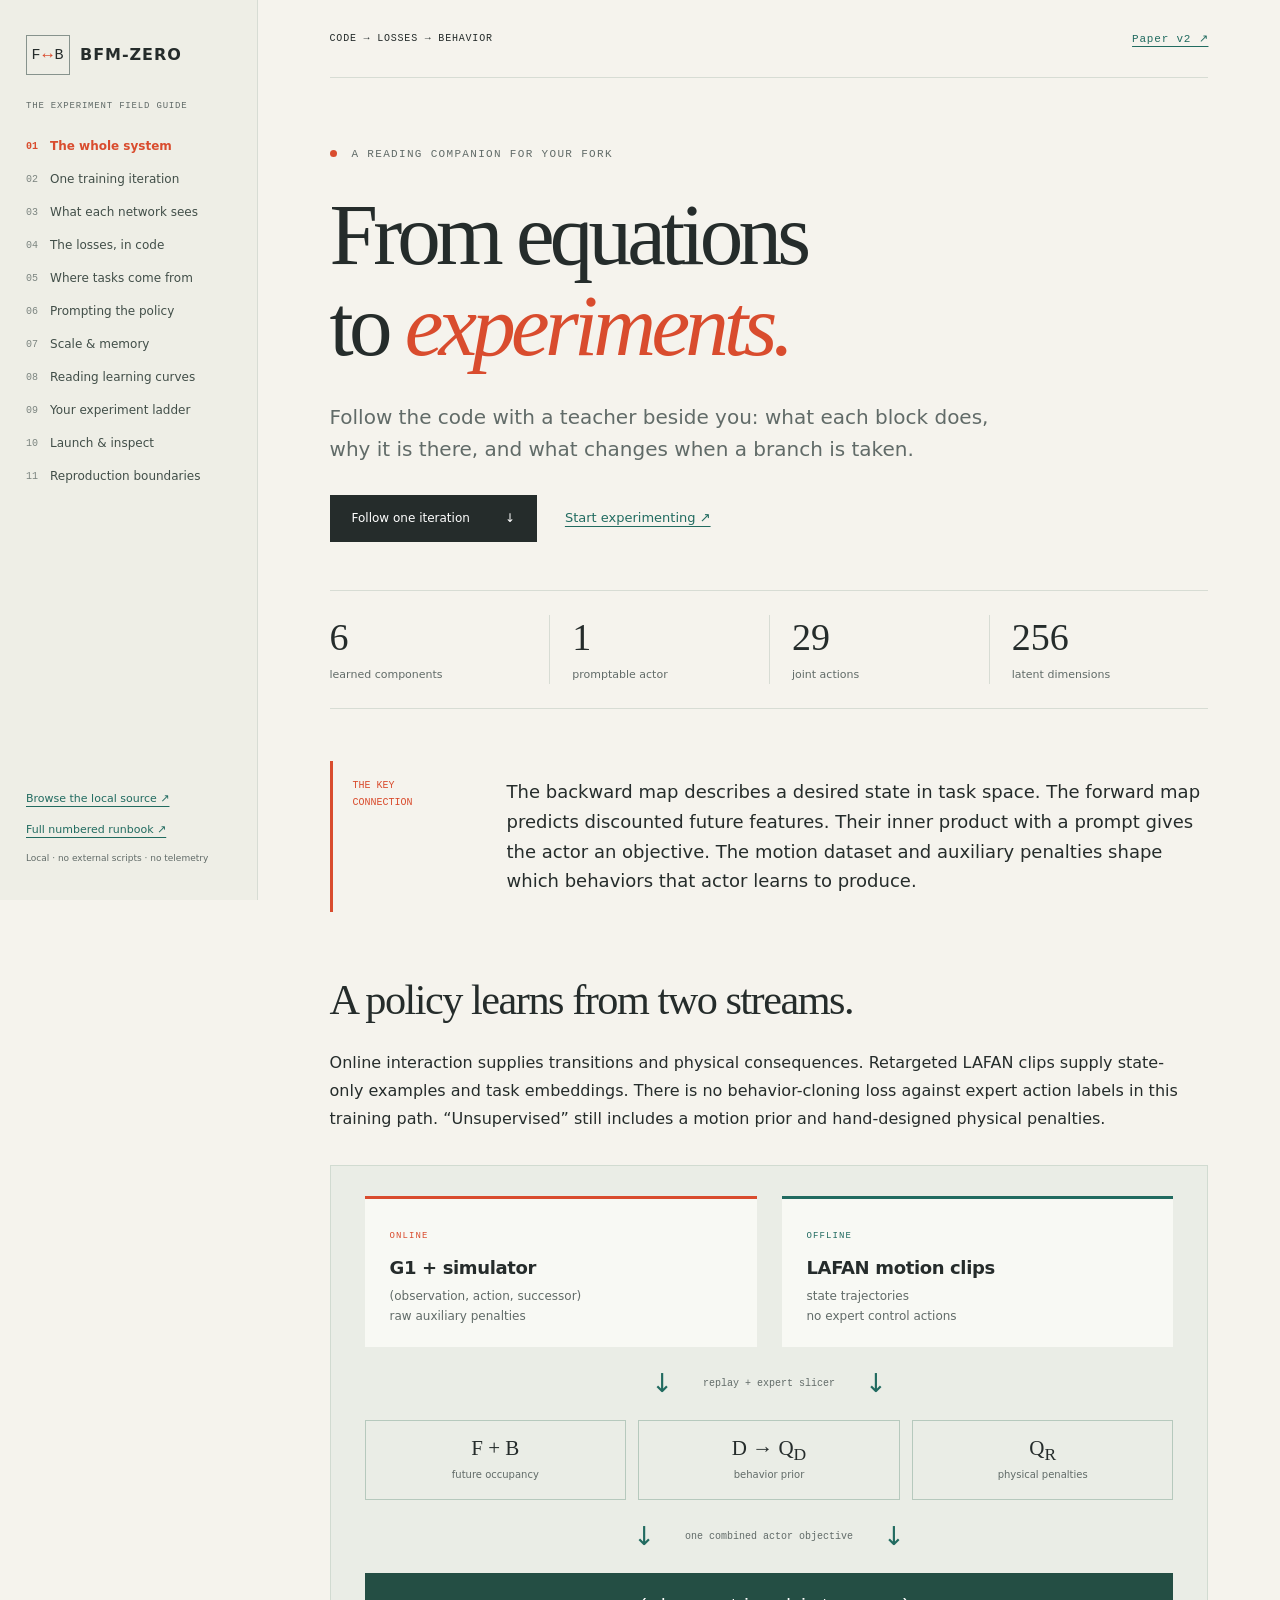
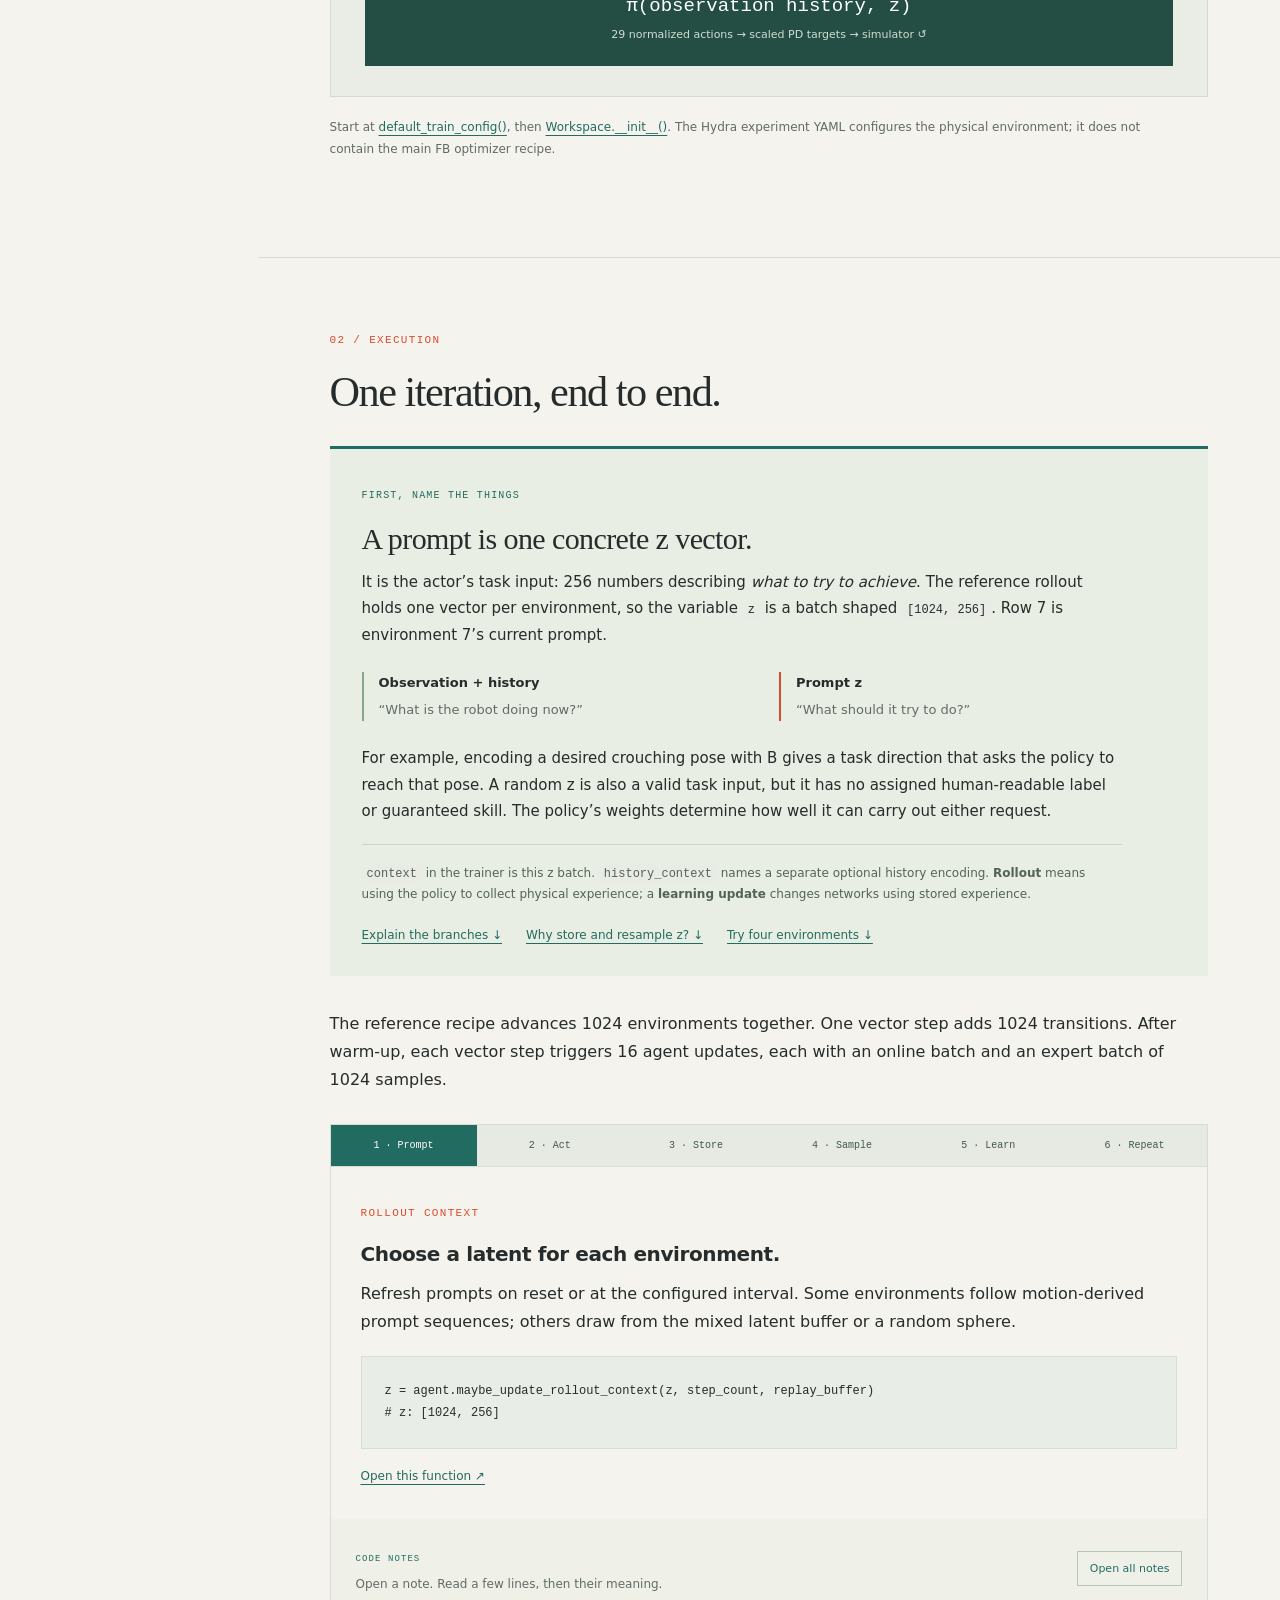
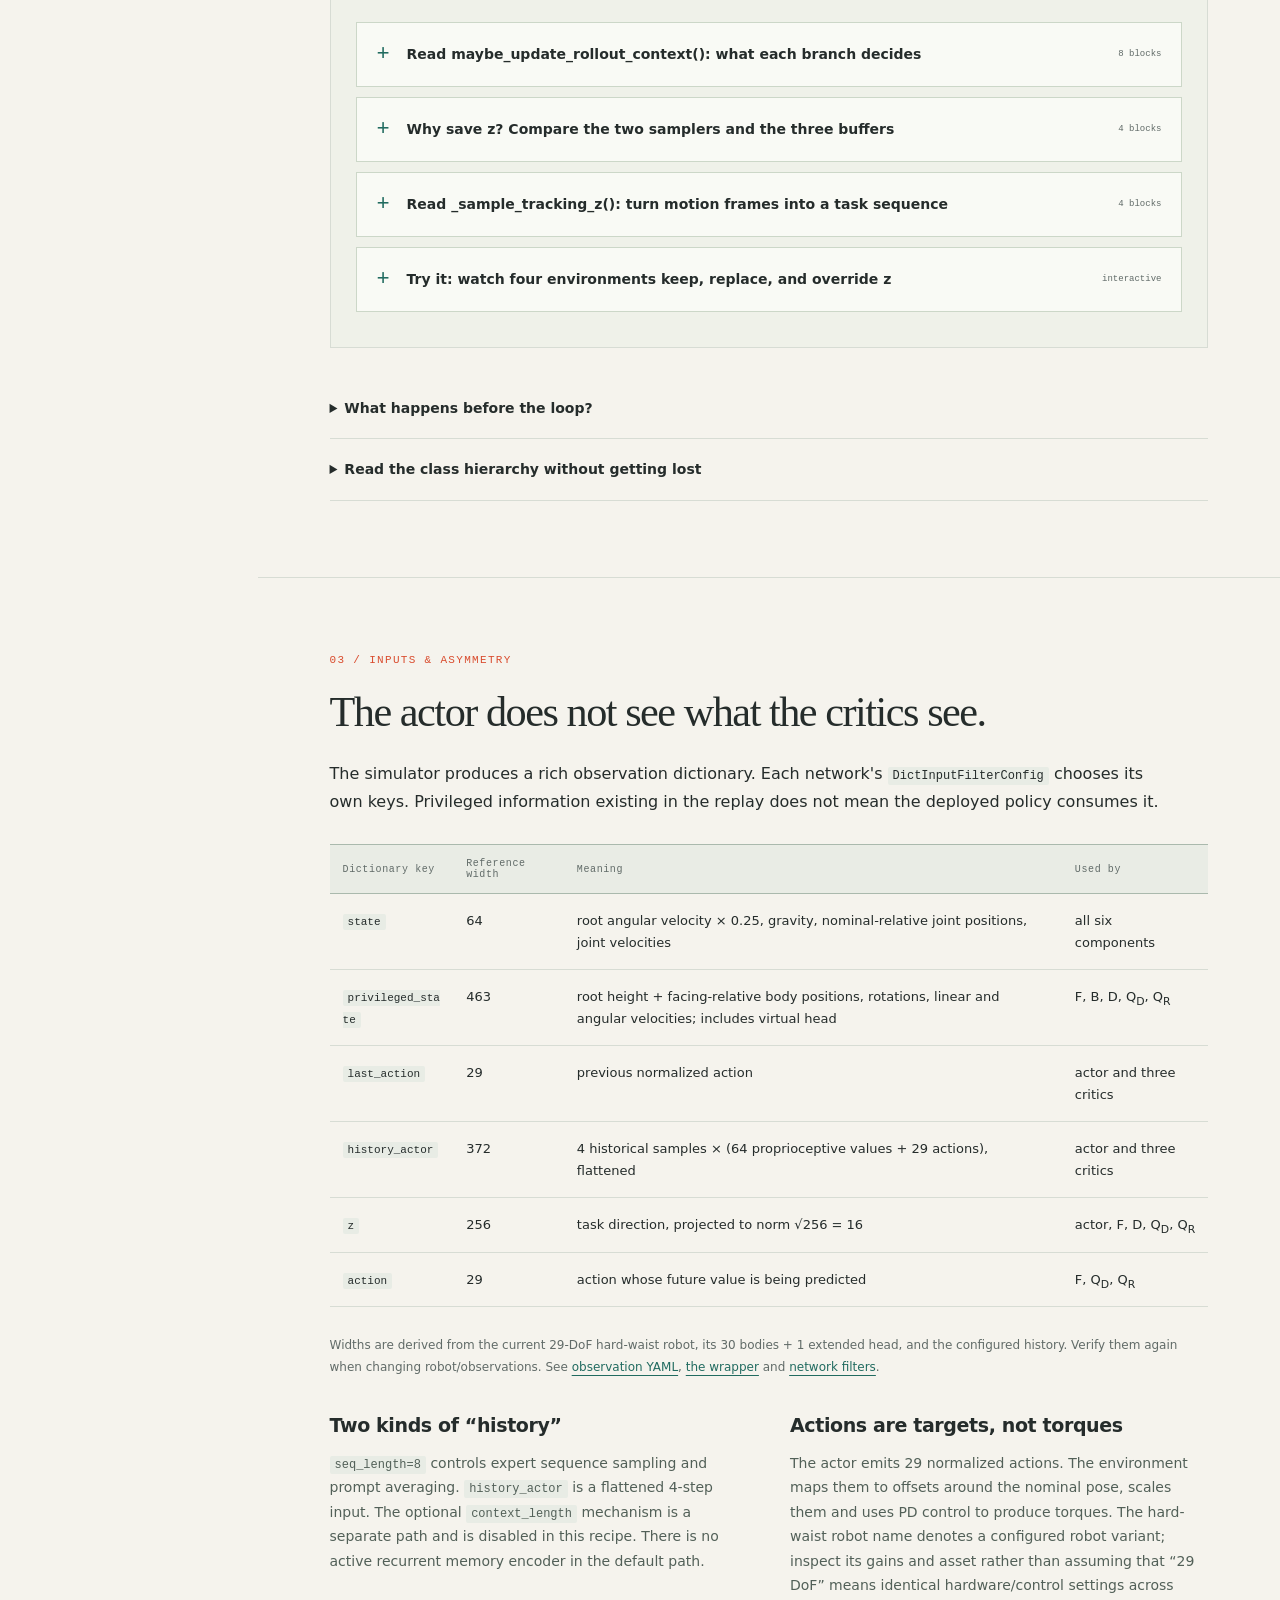
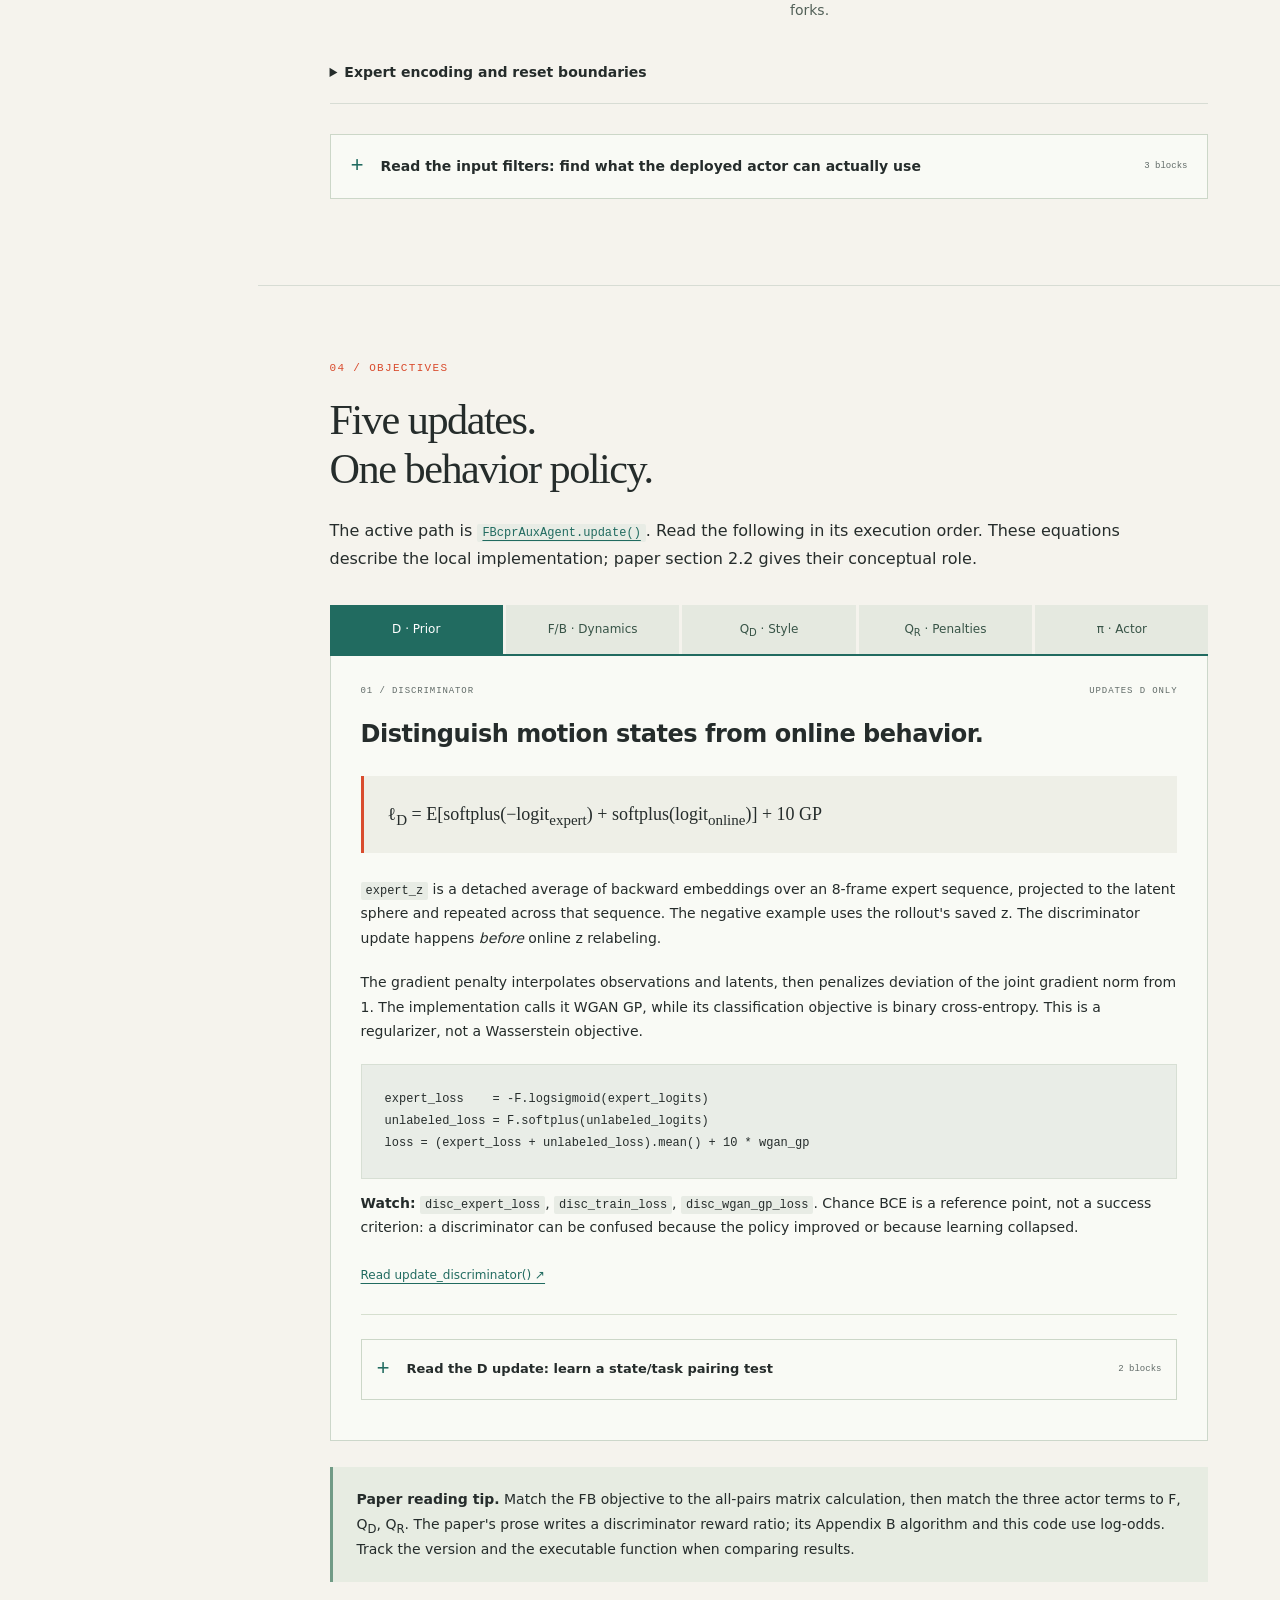
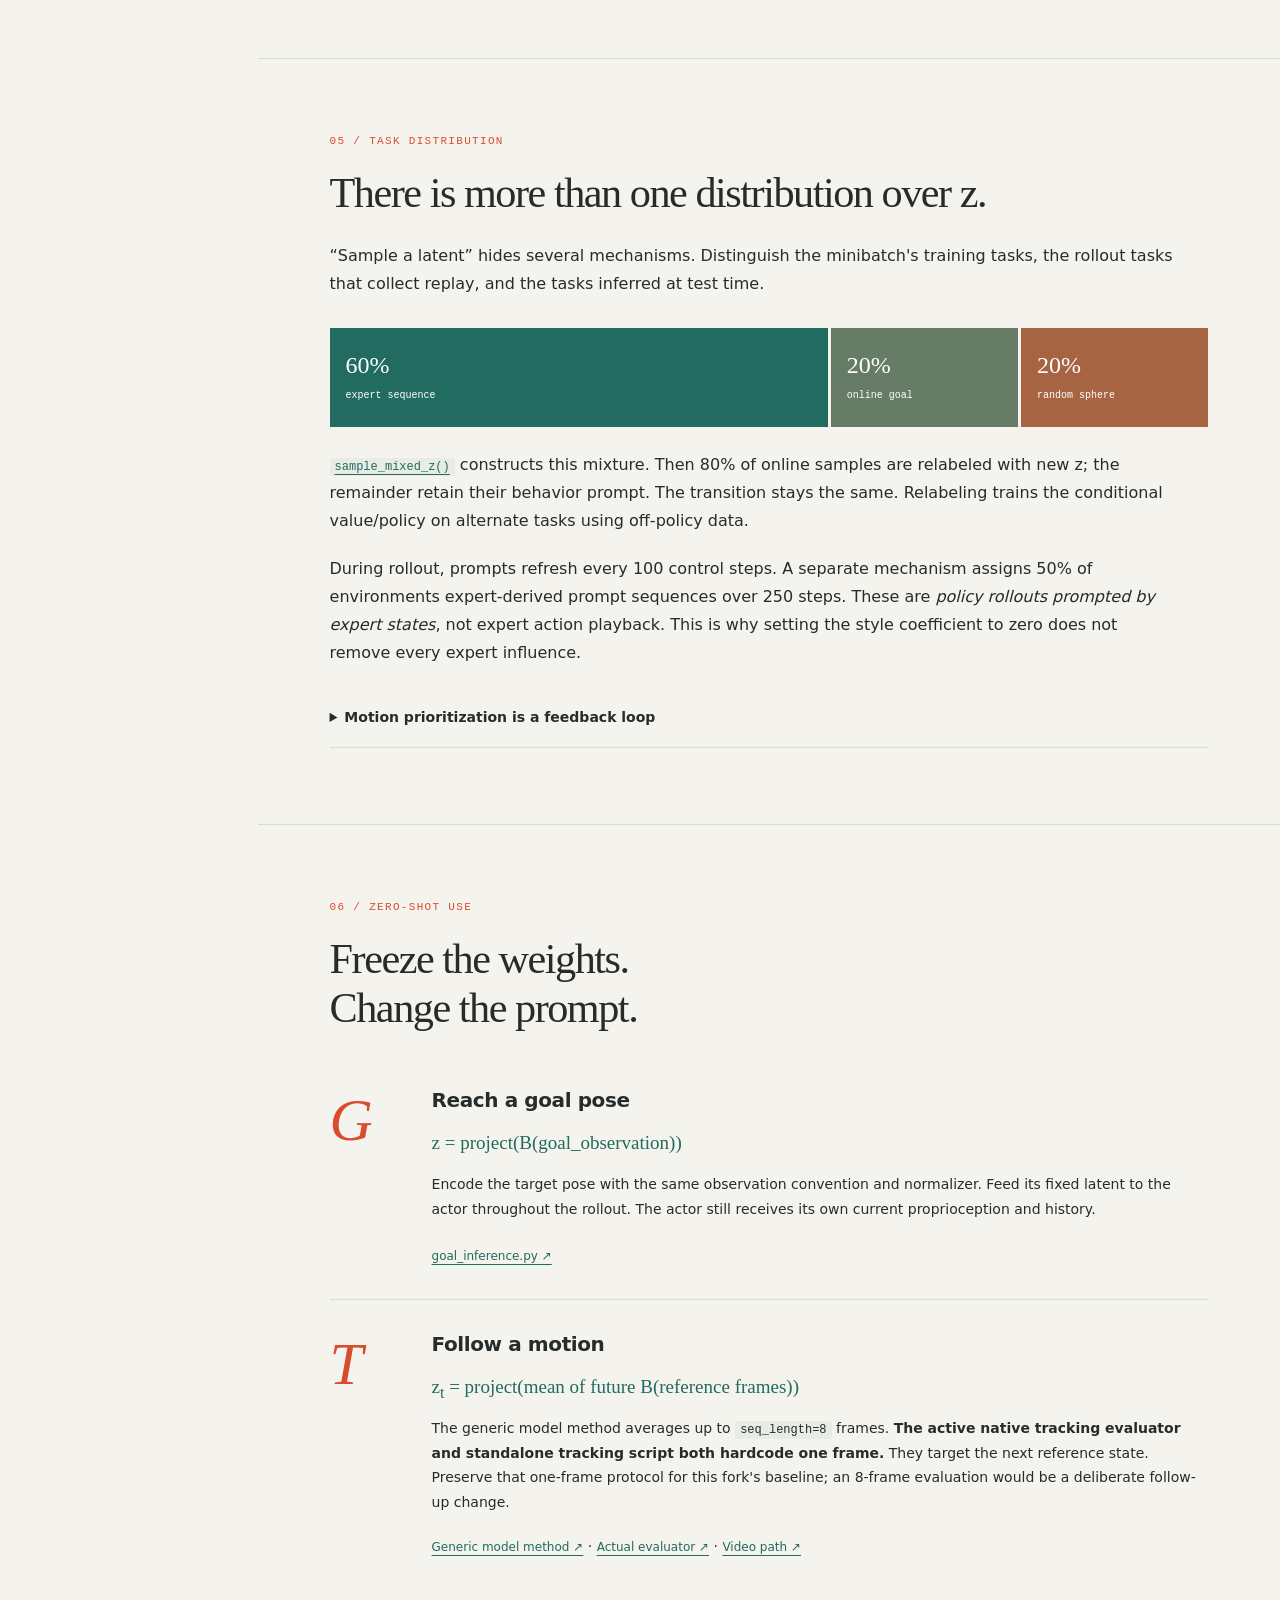
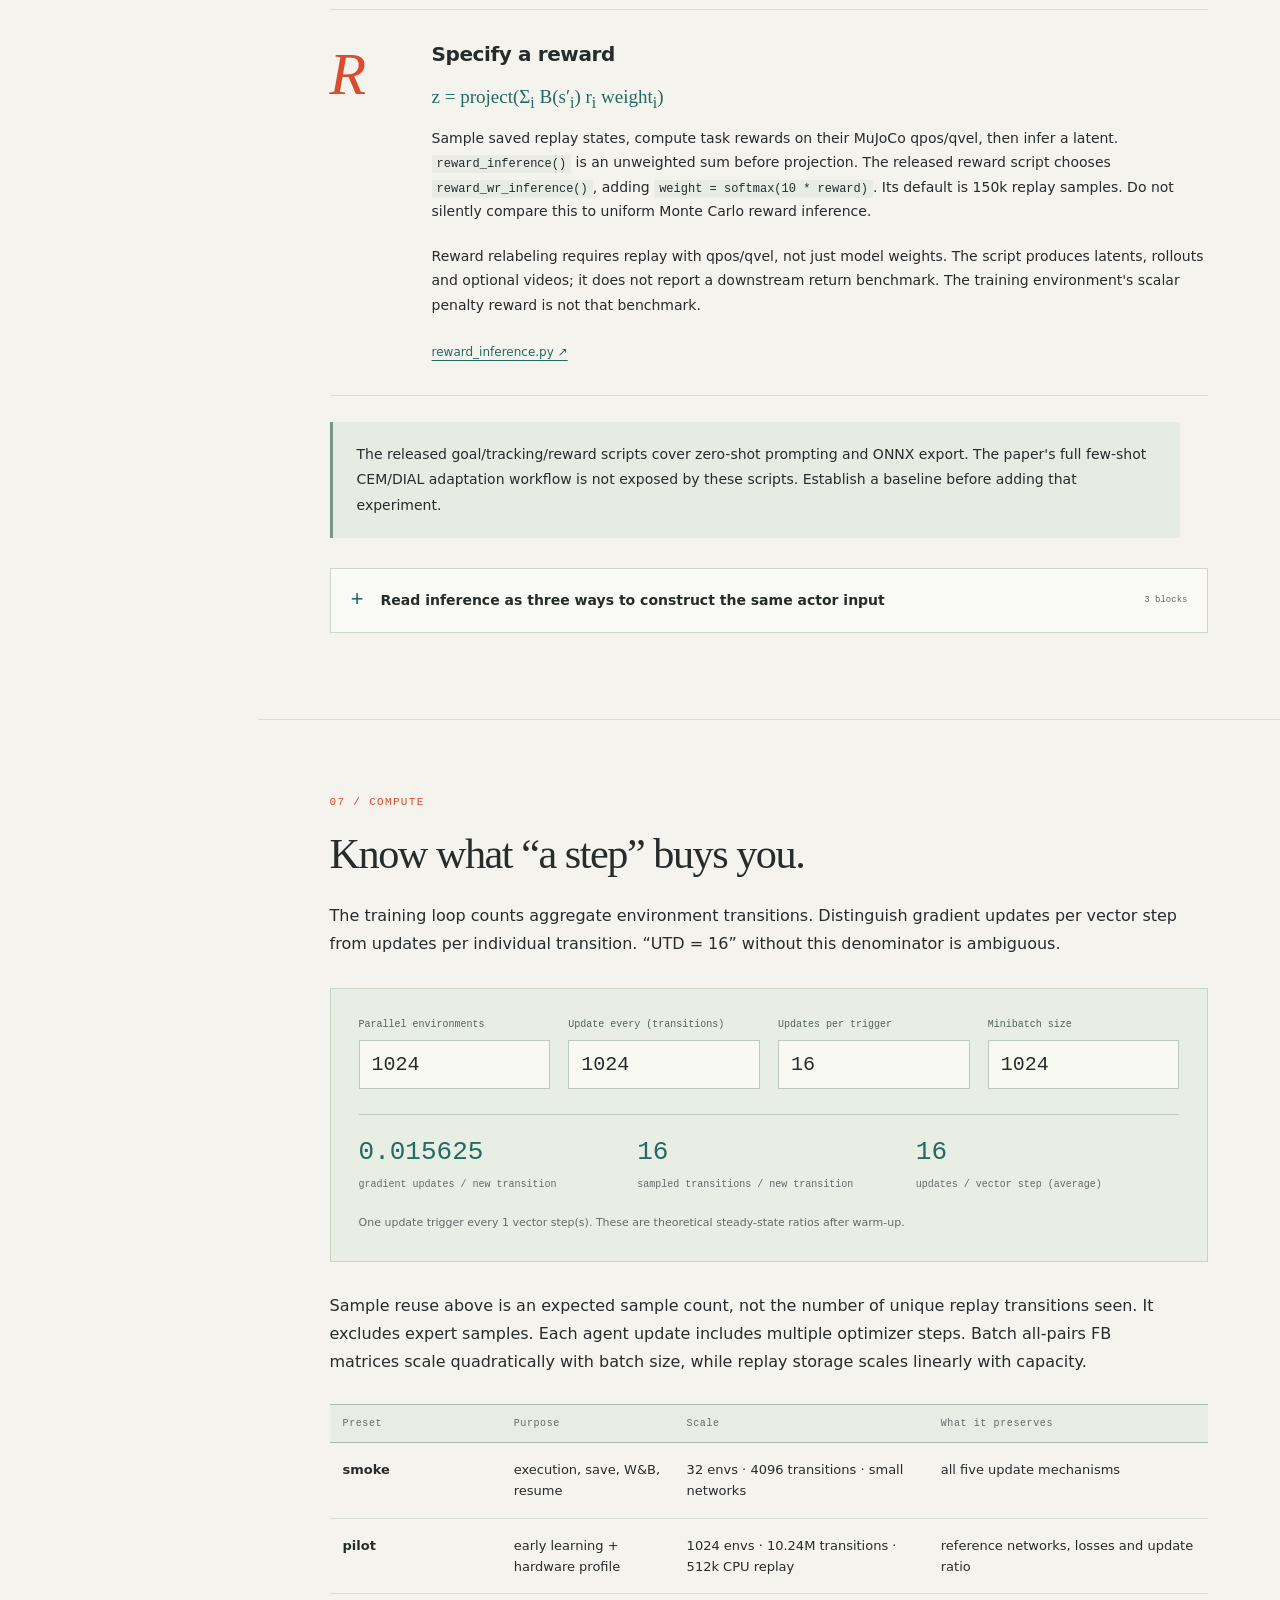
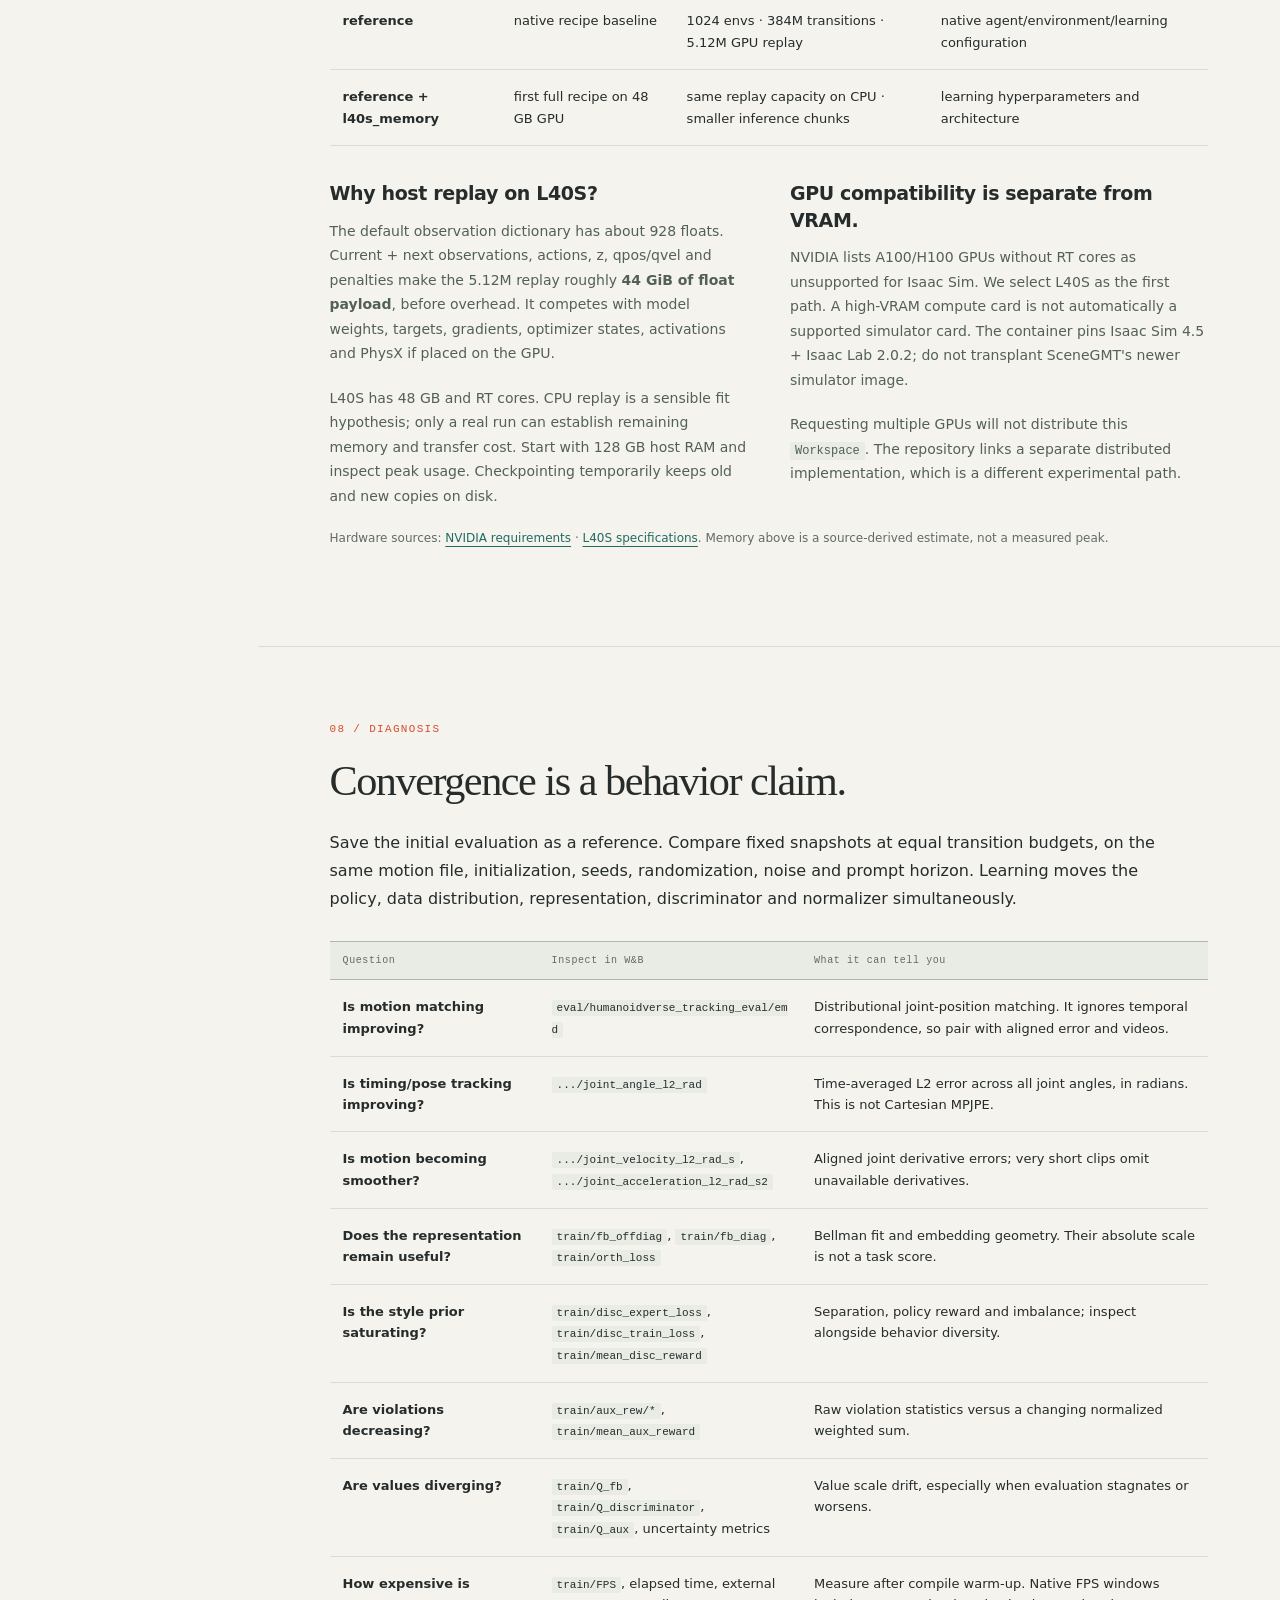
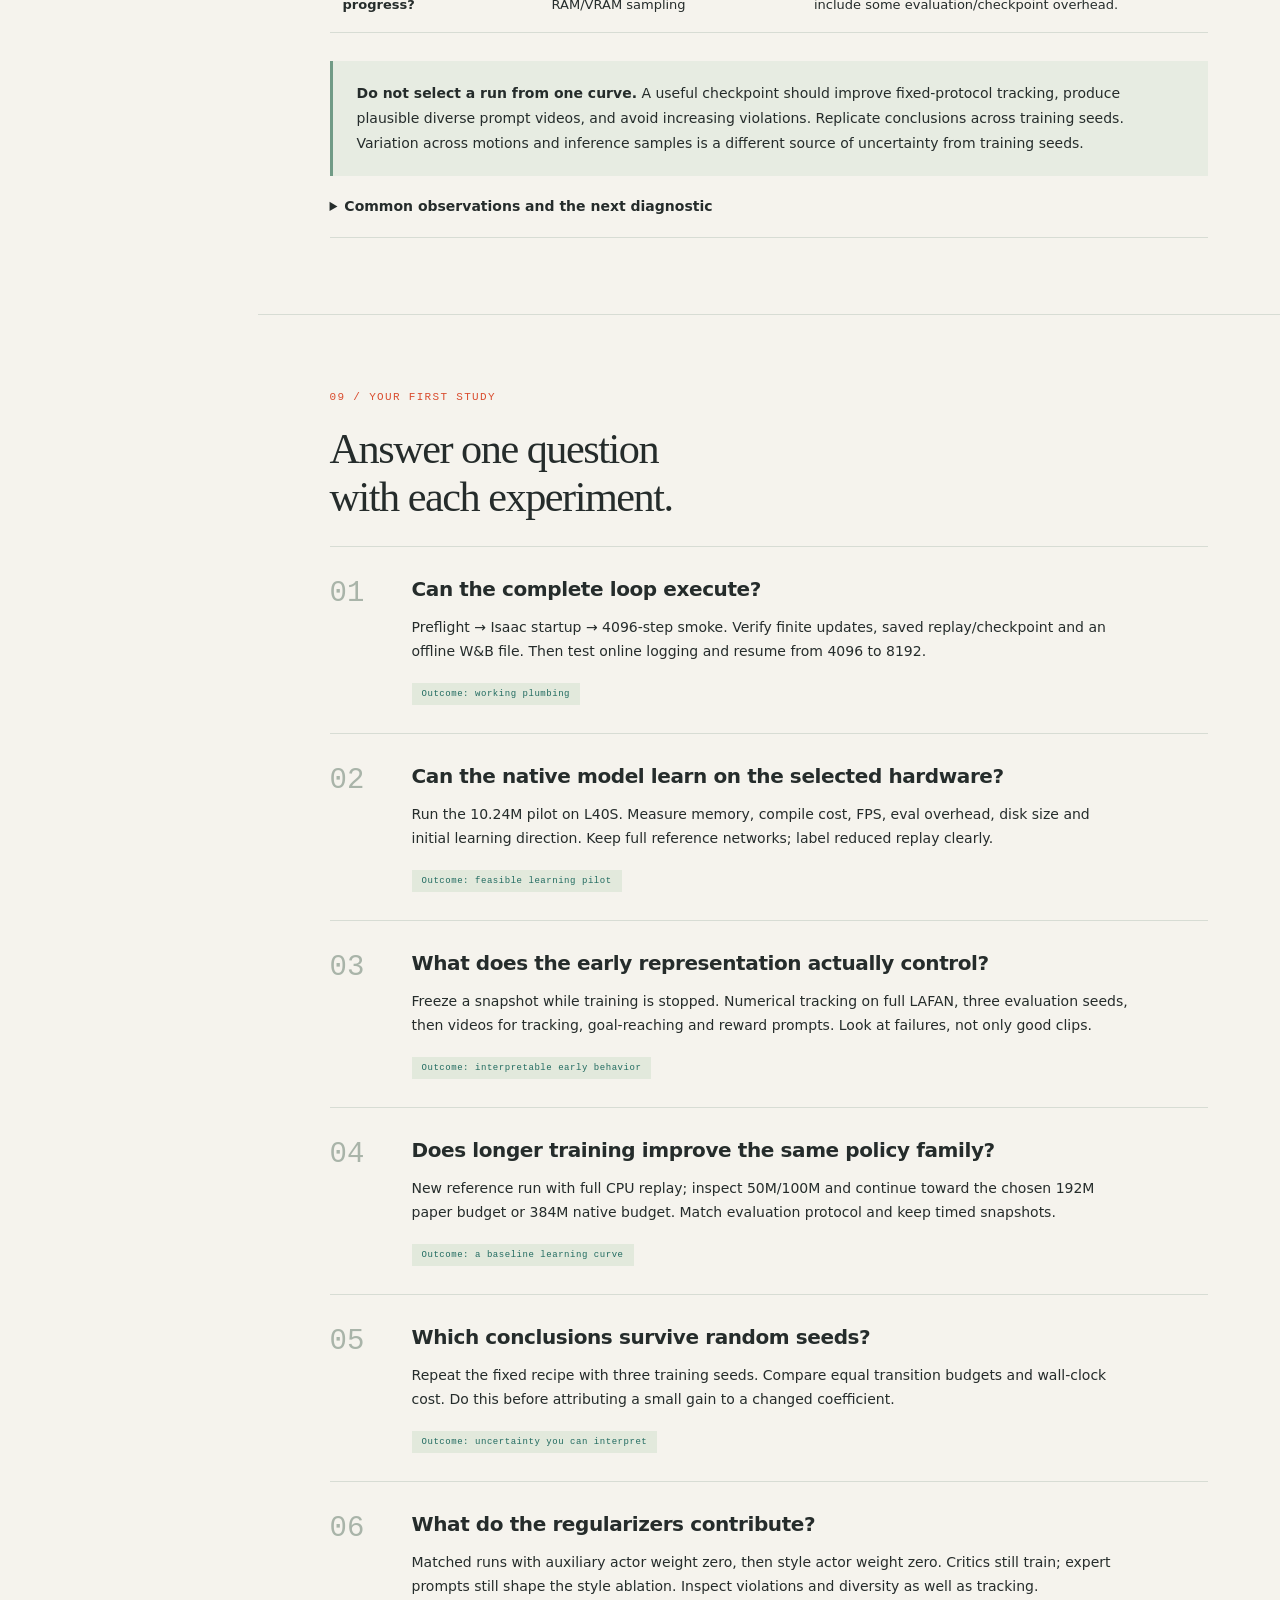
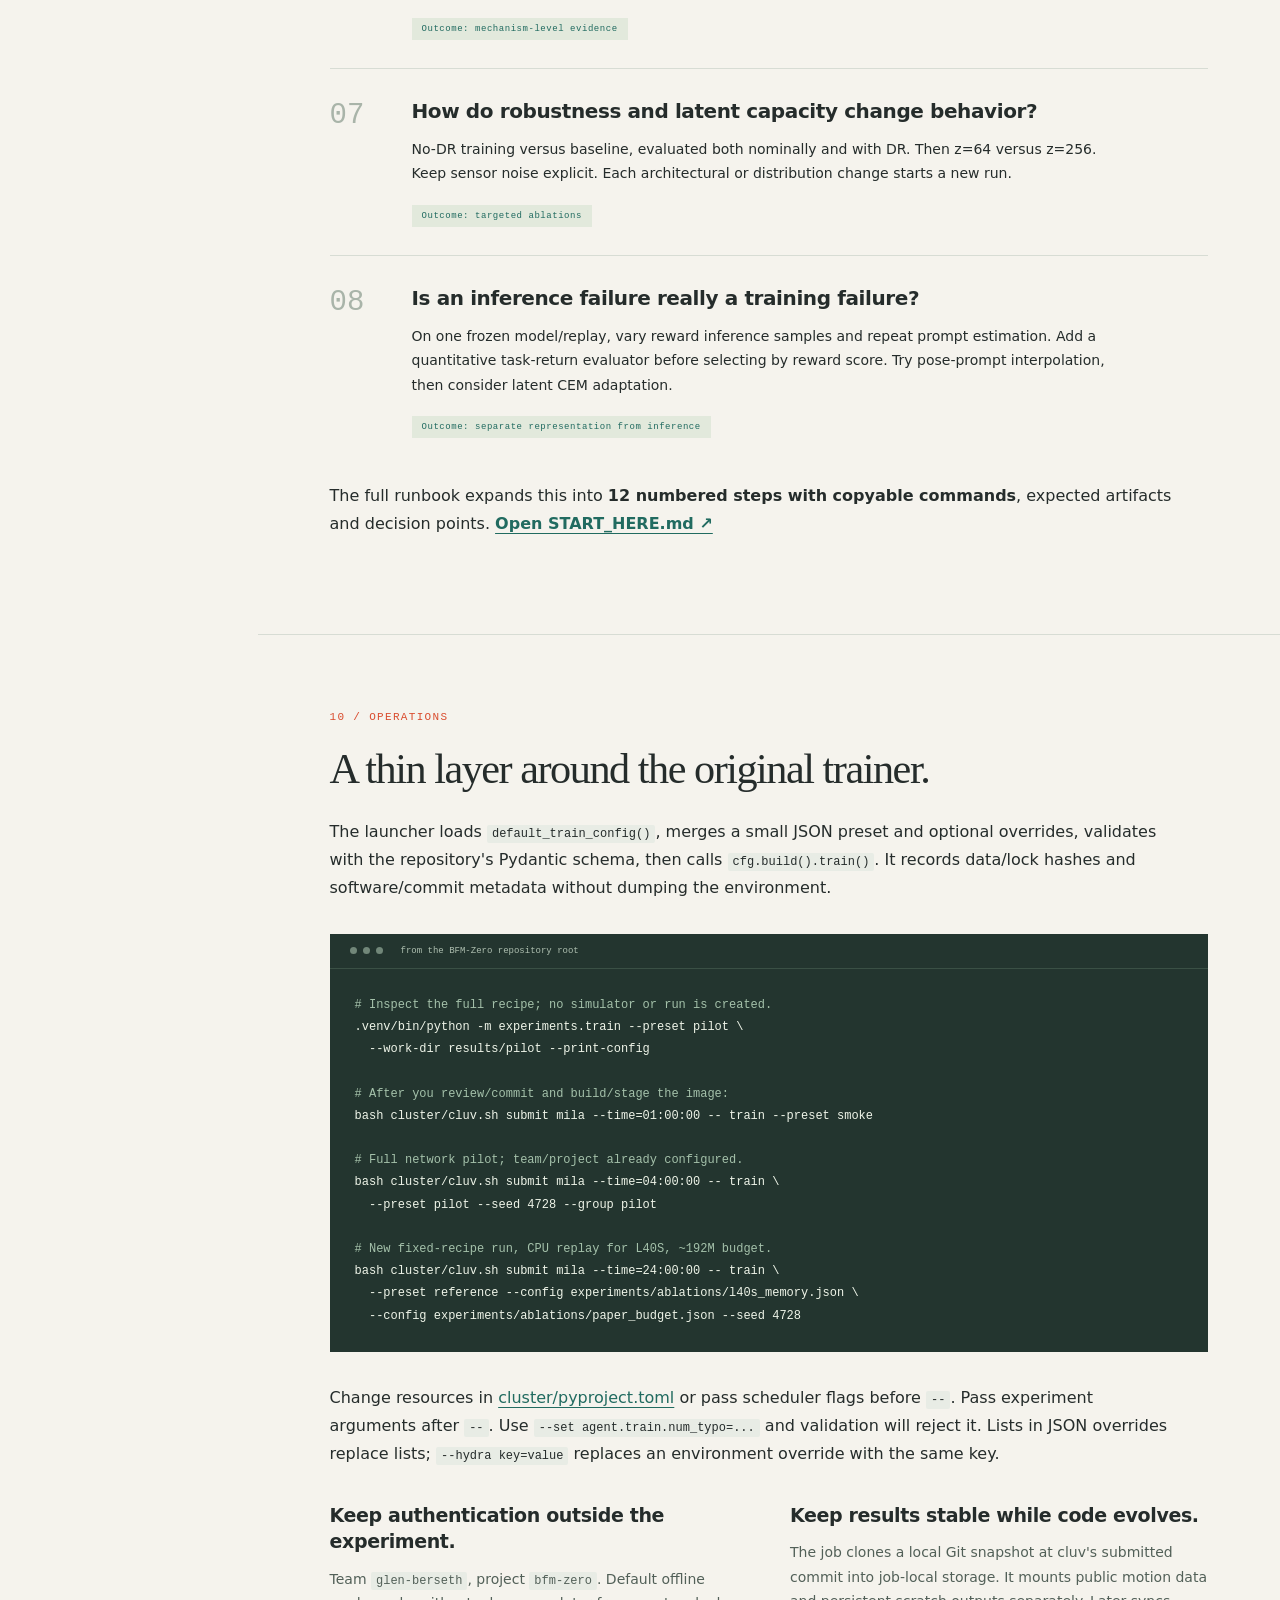
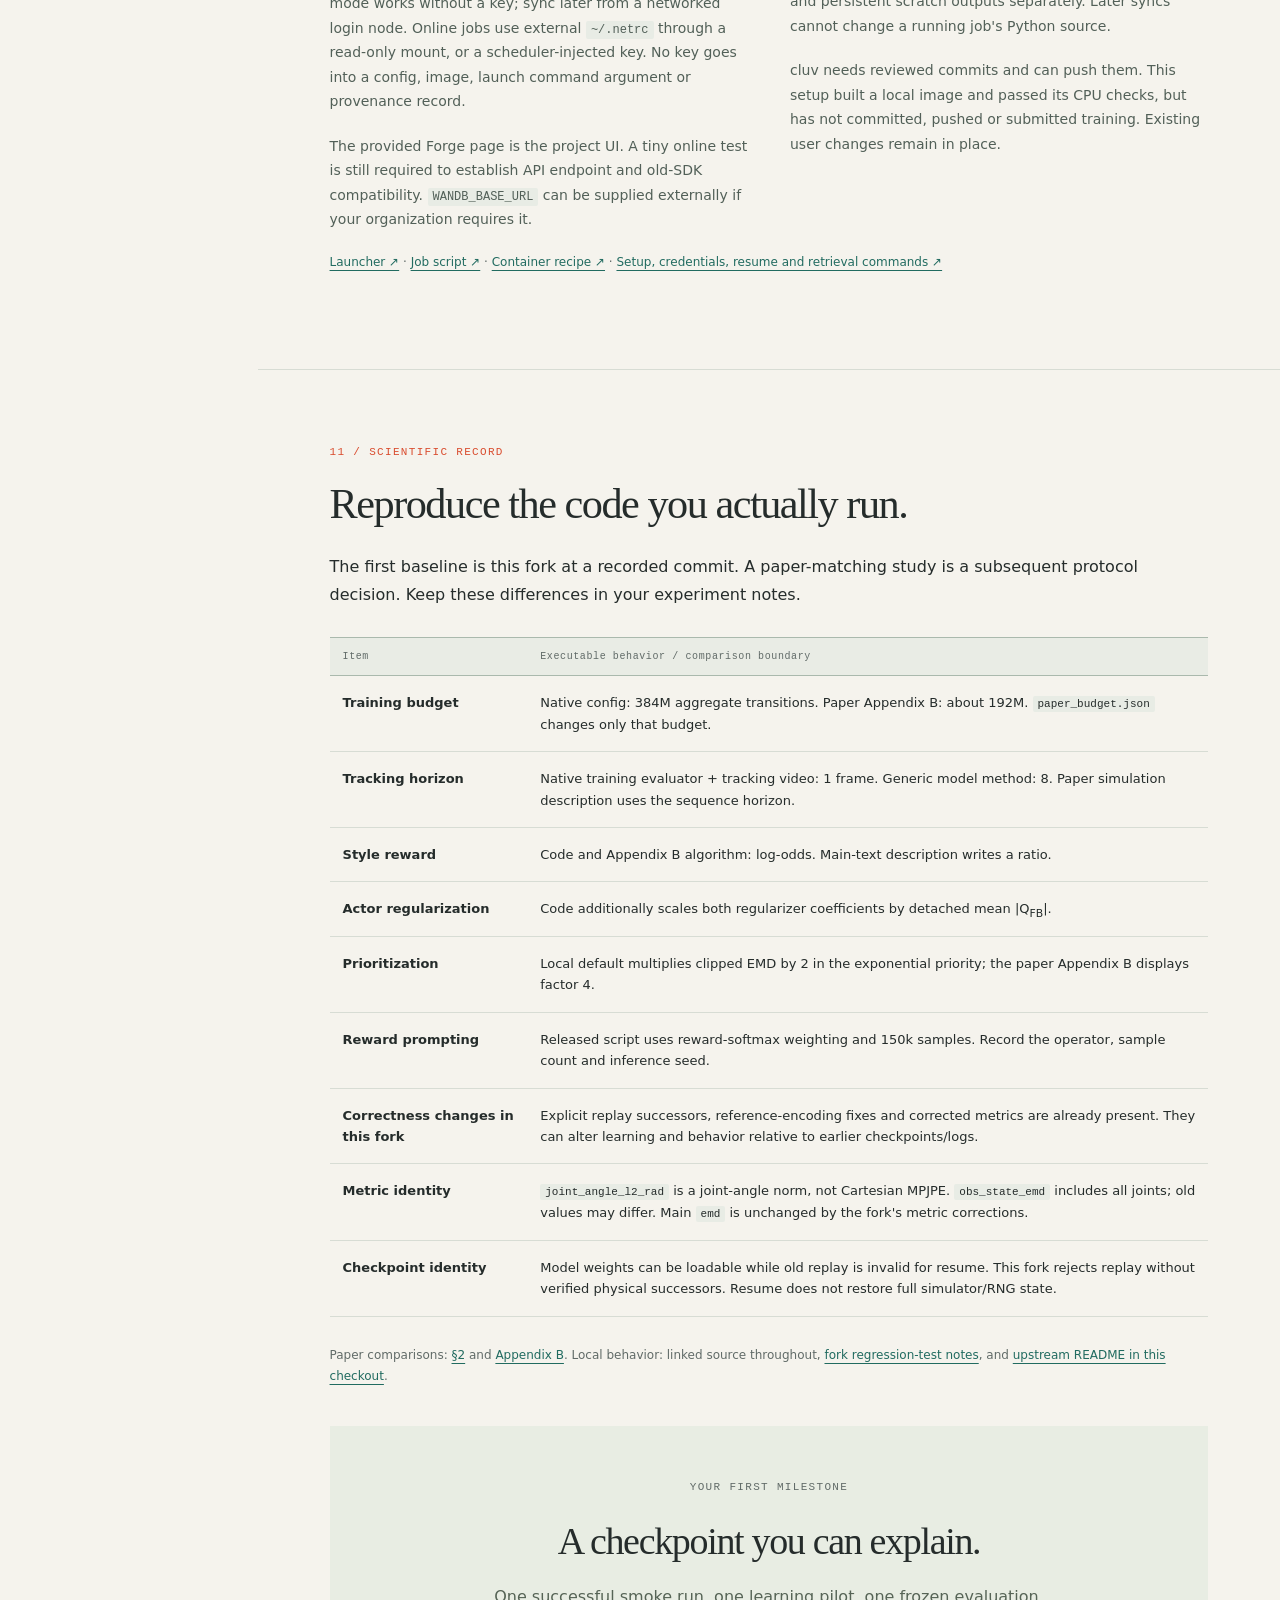
==== docs/index.html @ b823a0e3 "Added doc,apptainer config & cluster setup" ====
<!doctype html>
<html lang="en">
<head>
<meta charset="utf-8"><meta name="viewport" content="width=device-width,initial-scale=1">
<meta name="description" content="A source-grounded field guide to BFM-Zero: training flow, losses, inference and your first experiments.">
<title>BFM-Zero · From equations to experiments</title>
<link rel="stylesheet" href="guide.css">
<link rel="stylesheet" href="lessons.css">
</head>
<body>
<a class="skip" href="#overview">Skip to the guide</a>
<aside>
  <a class="brand" href="#overview"><span class="brand-icon">F<span>↔</span>B</span> BFM-ZERO</a>
  <div class="side-label">THE EXPERIMENT FIELD GUIDE</div>
  <nav aria-label="Guide sections">
    <a href="#overview">01 <span>The whole system</span></a>
    <a href="#loop">02 <span>One training iteration</span></a>
    <a href="#observations">03 <span>What each network sees</span></a>
    <a href="#losses">04 <span>The losses, in code</span></a>
    <a href="#latents">05 <span>Where tasks come from</span></a>
    <a href="#inference">06 <span>Prompting the policy</span></a>
    <a href="#recipe">07 <span>Scale &amp; memory</span></a>
    <a href="#dynamics">08 <span>Reading learning curves</span></a>
    <a href="#experiments">09 <span>Your experiment ladder</span></a>
    <a href="#launch">10 <span>Launch &amp; inspect</span></a>
    <a href="#differences">11 <span>Reproduction boundaries</span></a>
  </nav>
  <div class="side-bottom"><a href="source.html">Browse the local source ↗</a><a href="START_HERE.md">Full numbered runbook ↗</a><span>Local · no external scripts · no telemetry</span></div>
</aside>
<main>
<header class="topbar"><span>CODE → LOSSES → BEHAVIOR</span><a href="https://arxiv.org/html/2511.04131v2" target="_blank" rel="noreferrer">Paper v2 ↗</a></header>
<section class="hero" id="overview">
  <div class="eyebrow"><span class="dot"></span> A READING COMPANION FOR YOUR FORK</div>
  <h1>From equations<br>to <em>experiments.</em></h1>
  <p class="lede">Follow the code with a teacher beside you: what each block does, why it is there, and what changes when a branch is taken.</p>
  <div class="hero-actions"><a class="button" href="#loop">Follow one iteration <span>↓</span></a><a href="#experiments">Start experimenting ↗</a></div>
  <div class="hero-stats"><div><strong>6</strong><span>learned components</span></div><div><strong>1</strong><span>promptable actor</span></div><div><strong>29</strong><span>joint actions</span></div><div><strong>256</strong><span>latent dimensions</span></div></div>
  <div class="thesis"><span class="margin-tag">THE KEY CONNECTION</span><p>The backward map describes a desired state in task space. The forward map predicts discounted future features. Their inner product with a prompt gives the actor an objective. The motion dataset and auxiliary penalties shape which behaviors that actor learns to produce.</p></div>
  <h2>A policy learns from two streams.</h2>
  <p>Online interaction supplies transitions and physical consequences. Retargeted LAFAN clips supply state-only examples and task embeddings. There is no behavior-cloning loss against expert action labels in this training path. “Unsupervised” still includes a motion prior and hand-designed physical penalties.</p>
  <div class="flow" role="img" aria-label="Online simulator transitions feed FB, discriminator critic and auxiliary critic; motion clips feed backward embeddings and the discriminator. These train one latent-conditioned actor that interacts with the simulator.">
    <div class="flow-sources"><div><span class="pill">ONLINE</span><h3>G1 + simulator</h3><p>(observation, action, successor)<br>raw auxiliary penalties</p></div><div><span class="pill green">OFFLINE</span><h3>LAFAN motion clips</h3><p>state trajectories<br>no expert control actions</p></div></div>
    <div class="flow-arrow">↓ <span>replay + expert slicer</span> ↓</div>
    <div class="flow-models"><div><b>F + B</b><span>future occupancy</span></div><div><b>D → Q<sub>D</sub></b><span>behavior prior</span></div><div><b>Q<sub>R</sub></b><span>physical penalties</span></div></div>
    <div class="flow-arrow">↓ <span>one combined actor objective</span> ↓</div>
    <div class="flow-actor"><b>π(observation history, z)</b><span>29 normalized actions → scaled PD targets → simulator ↺</span></div>
  </div>
  <p class="source-note">Start at <a data-code="humanoidverse/train.py:default_train_config">default_train_config()</a>, then <a data-code="humanoidverse/train.py:Workspace.__init__">Workspace.__init__()</a>. The Hydra experiment YAML configures the physical environment; it does not contain the main FB optimizer recipe.</p>
</section>

<section id="loop">
  <div class="section-no">02 / EXECUTION</div><h2>One iteration, end to end.</h2>
  <div class="concept-card" id="prompt-basics">
    <span class="eyebrow">FIRST, NAME THE THINGS</span>
    <h3>A prompt is one concrete z vector.</h3>
    <p>It is the actor’s task input: 256 numbers describing <em>what to try to achieve</em>. The reference rollout holds one vector per environment, so the variable <code>z</code> is a batch shaped <code>[1024, 256]</code>. Row 7 is environment 7’s current prompt.</p>
    <div class="concept-pair"><div><b>Observation + history</b><span>“What is the robot doing now?”</span></div><div><b>Prompt z</b><span>“What should it try to do?”</span></div></div>
    <p>For example, encoding a desired crouching pose with B gives a task direction that asks the policy to reach that pose. A random z is also a valid task input, but it has no assigned human-readable label or guaranteed skill. The policy’s weights determine how well it can carry out either request.</p>
    <p class="concept-foot"><code>context</code> in the trainer is this z batch. <code>history_context</code> names a separate optional history encoding. <b>Rollout</b> means using the policy to collect physical experience; a <b>learning update</b> changes networks using stored experience.</p>
    <div class="reading-links"><a href="#rollout-branches">Explain the branches ↓</a><a href="#z-samplers">Why store and resample z? ↓</a><a href="#rollout-example">Try four environments ↓</a></div>
  </div>
  <p>The reference recipe advances 1024 environments together. One vector step adds 1024 transitions. After warm-up, each vector step triggers 16 agent updates, each with an online batch and an expert batch of 1024 samples.</p>
  <div class="stepper">
    <div class="step-controls" aria-label="Training stages"><button class="active" data-step="0">1 · Prompt</button><button data-step="1">2 · Act</button><button data-step="2">3 · Store</button><button data-step="3">4 · Sample</button><button data-step="4">5 · Learn</button><button data-step="5">6 · Repeat</button></div>
    <div class="step-content" aria-live="polite"><span id="step-kicker" class="eyebrow">ROLLOUT CONTEXT</span><h3 id="step-title">Choose a latent for each environment.</h3><p id="step-text">Refresh prompts on reset or at the configured interval. Some environments follow motion-derived prompt sequences; others draw from the mixed latent buffer or a random sphere.</p><pre id="step-code">z = agent.maybe_update_rollout_context(z, step_count, replay_buffer)
# z: [1024, 256]</pre><a id="step-link" data-code="humanoidverse/agents/fb/agent.py:FBAgent.maybe_update_rollout_context">Open this function ↗</a></div>
    <div class="lesson-dock">
      <div class="lesson-toolbar"><div><span class="eyebrow">CODE NOTES</span><p>Open a note. Read a few lines, then their meaning.</p></div><button id="toggle-stage-notes" type="button">Open all notes</button></div>
      <div id="step-lessons"></div>
    </div>
  </div>
  <details><summary>What happens before the loop?</summary><p><code>Workspace</code> seeds RNGs, creates one simulator environment, derives Gym observation spaces, creates or restores the agent and optimizers, sets up evaluation and W&B, and writes the config. Expert trajectories are reconstructed from the motion library and put in a trajectory slicer. Online replay starts empty or loads from the checkpoint. The initial evaluation runs at step zero for recipes with evaluation enabled.</p><p>The single simulator instance is shared with training evaluation. Evaluation changes its state, so training resets afterward. The replay transition before the evaluation cut is marked truncated. This matters when reasoning about trajectory boundaries.</p></details>
  <details><summary>Read the class hierarchy without getting lost</summary><p><code>FBcprAuxAgent → FBcprAgent → FBAgent</code>. The auxiliary agent owns the actual update order and combined actor loss. It inherits discriminator training and the style critic from FB-CPR, and inherits FB representation learning and prompt rollout logic from FB. Follow individual method calls across these three files rather than reading each as a separate algorithm.</p><p><code>FBcprAuxModel → FBcprModel → FBModel</code> stores the corresponding networks. Public model methods normalize observations and serve inference. Underscored network methods in the training update receive already-normalized inputs. Normalizing twice changes the problem.</p></details>
</section>

<section id="observations">
  <div class="section-no">03 / INPUTS &amp; ASYMMETRY</div><h2>The actor does not see what the critics see.</h2>
  <p>The simulator produces a rich observation dictionary. Each network's <code>DictInputFilterConfig</code> chooses its own keys. Privileged information existing in the replay does not mean the deployed policy consumes it.</p>
  <div class="table-wrap"><table><thead><tr><th>Dictionary key</th><th>Reference width</th><th>Meaning</th><th>Used by</th></tr></thead><tbody>
    <tr><td><code>state</code></td><td>64</td><td>root angular velocity × 0.25, gravity, nominal-relative joint positions, joint velocities</td><td>all six components</td></tr>
    <tr><td><code>privileged_state</code></td><td>463</td><td>root height + facing-relative body positions, rotations, linear and angular velocities; includes virtual head</td><td>F, B, D, Q<sub>D</sub>, Q<sub>R</sub></td></tr>
    <tr><td><code>last_action</code></td><td>29</td><td>previous normalized action</td><td>actor and three critics</td></tr>
    <tr><td><code>history_actor</code></td><td>372</td><td>4 historical samples × (64 proprioceptive values + 29 actions), flattened</td><td>actor and three critics</td></tr>
    <tr><td><code>z</code></td><td>256</td><td>task direction, projected to norm √256 = 16</td><td>actor, F, D, Q<sub>D</sub>, Q<sub>R</sub></td></tr>
    <tr><td><code>action</code></td><td>29</td><td>action whose future value is being predicted</td><td>F, Q<sub>D</sub>, Q<sub>R</sub></td></tr>
  </tbody></table></div>
  <p class="source-note">Widths are derived from the current 29-DoF hard-waist robot, its 30 bodies + 1 extended head, and the configured history. Verify them again when changing robot/observations. See <a data-code="humanoidverse/config/obs/bfm_zero_obs.yaml">observation YAML</a>, <a data-code="humanoidverse/agents/envs/humanoidverse_isaac.py:HumanoidVerseVectorEnv._get_g1env_observation">the wrapper</a> and <a data-code="humanoidverse/train.py:default_train_config">network filters</a>.</p>
  <div class="two-col"><div><h3>Two kinds of “history”</h3><p><code>seq_length=8</code> controls expert sequence sampling and prompt averaging. <code>history_actor</code> is a flattened 4-step input. The optional <code>context_length</code> mechanism is a separate path and is disabled in this recipe. There is no active recurrent memory encoder in the default path.</p></div><div><h3>Actions are targets, not torques</h3><p>The actor emits 29 normalized actions. The environment maps them to offsets around the nominal pose, scales them and uses PD control to produce torques. The hard-waist robot name denotes a configured robot variant; inspect its gains and asset rather than assuming that “29 DoF” means identical hardware/control settings across forks.</p></div></div>
  <details><summary>Expert encoding and reset boundaries</summary><p>The expert loader reconstructs proprioception and privileged observations from motion poses and velocities. It sets expert actions to zeros; B and D do not use those action fields. Online normalizer statistics are updated on current and next online observations, then expert and online observations are normalized with those statistics under evaluation mode.</p><p><code>make_transition()</code> stores explicit physical successors. When the environment autoresets, the successor for the replay must be the physical state before reset, not the new episode's initial state. <code>terminated</code> stops bootstrap; timeout <code>truncated</code> separates sequences but still allows bootstrap. That is why the agent uses <code>discount * ~terminated</code>, not <code>discount * ~done</code>.</p><p><a data-code="humanoidverse/agents/envs/humanoidverse_isaac.py:load_expert_trajectories_from_motion_lib">Expert loader ↗</a> · <a data-code="humanoidverse/train.py:make_transition">Replay transition builder ↗</a> · <a data-code="humanoidverse/agents/buffers/trajectory.py">Trajectory sampler ↗</a></p></details>
  <div id="observation-lessons" class="extra-lessons"></div>
</section>

<section id="losses">
  <div class="section-no">04 / OBJECTIVES</div><h2>Five updates.<br>One behavior policy.</h2>
  <p>The active path is <a data-code="humanoidverse/agents/fb_cpr_aux/agent.py:FBcprAuxAgent.update"><code>FBcprAuxAgent.update()</code></a>. Read the following in its execution order. These equations describe the local implementation; paper section 2.2 gives their conceptual role.</p>
  <div class="loss-tabs" role="tablist" aria-label="Loss details"><button role="tab" aria-selected="true" aria-controls="loss-d" id="tab-d" data-loss="d">D · Prior</button><button role="tab" aria-selected="false" aria-controls="loss-fb" id="tab-fb" data-loss="fb">F/B · Dynamics</button><button role="tab" aria-selected="false" aria-controls="loss-qd" id="tab-qd" data-loss="qd">Q<sub>D</sub> · Style</button><button role="tab" aria-selected="false" aria-controls="loss-qr" id="tab-qr" data-loss="qr">Q<sub>R</sub> · Penalties</button><button role="tab" aria-selected="false" aria-controls="loss-pi" id="tab-pi" data-loss="pi">π · Actor</button></div>
  <article class="loss-panel" id="loss-d" role="tabpanel" aria-labelledby="tab-d"><div class="loss-head"><span>01 / DISCRIMINATOR</span><span>UPDATES D ONLY</span></div><h3>Distinguish motion states from online behavior.</h3><div class="equation">ℓ<sub>D</sub> = E[softplus(−logit<sub>expert</sub>) + softplus(logit<sub>online</sub>)] + 10 GP</div><p><code>expert_z</code> is a detached average of backward embeddings over an 8-frame expert sequence, projected to the latent sphere and repeated across that sequence. The negative example uses the rollout's saved z. The discriminator update happens <em>before</em> online z relabeling.</p><p>The gradient penalty interpolates observations and latents, then penalizes deviation of the joint gradient norm from 1. The implementation calls it WGAN GP, while its classification objective is binary cross-entropy. This is a regularizer, not a Wasserstein objective.</p><pre>expert_loss    = -F.logsigmoid(expert_logits)
unlabeled_loss = F.softplus(unlabeled_logits)
loss = (expert_loss + unlabeled_loss).mean() + 10 * wgan_gp</pre><p><b>Watch:</b> <code>disc_expert_loss</code>, <code>disc_train_loss</code>, <code>disc_wgan_gp_loss</code>. Chance BCE is a reference point, not a success criterion: a discriminator can be confused because the policy improved or because learning collapsed.</p><a data-code="humanoidverse/agents/fb_cpr/agent.py:FBcprAgent.update_discriminator">Read update_discriminator() ↗</a></article>
  <article class="loss-panel" id="loss-fb" role="tabpanel" aria-labelledby="tab-fb" hidden><div class="loss-head"><span>02 / REPRESENTATION</span><span>UPDATES F AND B</span></div><h3>Fit future occupancy without task reward labels.</h3><div class="equation">M<sup>k</sup><sub>ij</sub> = F<sup>k</sup>(x<sub>i</sub>, a<sub>i</sub>, z<sub>i</sub>)ᵀ B(s′<sub>j</sub>)<br>Δ<sup>k</sup><sub>ij</sub> = M<sup>k</sup><sub>ij</sub> − δ<sub>i</sub> M̄<sub>ij</sub><br>ℓ<sub>FB</sub> = ½ Σ<sub>k,i≠j</sub> Δ² / [n(n−1)] − Σ<sub>k</sub> mean<sub>i</sub> Δ<sup>k</sup><sub>ii</sub> + 100 ℓ<sub>ortho</sub></div><p><code>x</code> here denotes the critic's filtered observation/history. Target F uses successor observations and an action sampled from the current actor; target B encodes the candidate successor states. Two target forward heads are combined with the uncertainty penalty. The default FB penalty is zero, so that target is their mean.</p><p>Every row is paired with every column in a batch. Off-diagonal elements fit the Bellman recursion for arbitrary candidate states. Diagonal elements represent the observed immediate successor and supply the linear attraction term. This is why the loss is a <code>[2, 1024, 1024]</code> matrix calculation, not a conventional scalar reward TD error.</p><pre>Ms   = Fs @ B.T                         # [2, batch, batch]
diff = Ms - discount * target_M
fb_offdiag = 0.5 * (diff * off_diag).pow(2).sum() / off_diag_sum
fb_diag = -diff.diagonal(dim1=1, dim2=2).mean() * 2
fb_loss = fb_offdiag + fb_diag + ortho_coef * orth_loss</pre><p><b>Backward geometry:</b> with <code>G = B @ B.T</code>, the code uses <code>orth_loss = 0.5 * offdiag(G²).sum()/[n(n−1)] − mean(diag(G))</code>. The normalization layer fixes B's output norm to √d. Minimized total loss need not approach zero. The optional scalar <code>q_loss</code> is disabled by <code>q_loss_coef=0</code>.</p><p><b>Watch:</b> <code>fb_offdiag</code>, <code>fb_diag</code>, <code>orth_loss_offdiag</code>, <code>B_norm</code>, <code>z_norm</code>, values and evaluation together. A norm near 16 is largely imposed by construction; it is weak evidence against directional collapse.</p><a data-code="humanoidverse/agents/fb/agent.py:FBAgent.update_fb">Read update_fb() ↗</a></article>
  <article class="loss-panel" id="loss-qd" role="tabpanel" aria-labelledby="tab-qd" hidden><div class="loss-head"><span>03 / STYLE VALUE</span><span>UPDATES QD ONLY</span></div><h3>Give the actor the long-term value of looking human-like.</h3><div class="equation">r<sub>D</sub> = log D − log(1 − D)<br>y<sub>D</sub> = r<sub>D</sub> + δ · [mean(Q̄<sub>D</sub>) − 0.5 uncertainty(Q̄<sub>D</sub>)]<br>ℓ<sub>QD</sub> = ½ K · MSE(Q<sub>D</sub>, y<sub>D</sub>)</div><p>The reward is the log-odds of the clamped sigmoid discriminator output. <code>update_critic()</code> computes it under <code>no_grad()</code>; this critic update does not optimize D. A separate target critic stabilizes the bootstrapped future estimate.</p><p>With two heads, the uncertainty is their absolute difference. Mean minus 0.5 times that difference equals the smaller head. Do not interpret this heuristic as a calibrated confidence interval.</p><p><b>Watch:</b> <code>critic_loss</code>, <code>mean_disc_reward</code>, <code>unc_Q</code>, <code>Q_discriminator</code>. Growing Q with degrading evaluation suggests value extrapolation or scale drift; a falling critic MSE alone does not establish a useful policy.</p><p><a data-code="humanoidverse/agents/fb_cpr/agent.py:FBcprAgent.update_critic">Read update_critic() ↗</a> · <a data-code="humanoidverse/agents/nn_models.py:Discriminator.compute_reward">Read compute_reward() ↗</a></p></article>
  <article class="loss-panel" id="loss-qr" role="tabpanel" aria-labelledby="tab-qr" hidden><div class="loss-head"><span>04 / AUXILIARY VALUE</span><span>UPDATES QR ONLY</span></div><h3>Estimate the future cost of physically undesirable behavior.</h3><div class="equation">r<sub>R</sub> = normalize(Σ<sub>k</sub> weight<sub>k</sub> · raw_penalty<sub>k</sub>)<br>y<sub>R</sub> = r<sub>R</sub> + δ · pessimistic(Q̄<sub>R</sub>)<br>ℓ<sub>QR</sub> = ½ K · MSE(Q<sub>R</sub>, y<sub>R</sub>)</div><p>The environment exposes <code>info['aux_rewards']</code> before reward scales or curriculum. The agent applies its own <code>aux_rewards_scaling</code> dictionary. These are the effective weights for Q<sub>R</sub>; editing only the YAML's aggregate environment reward is not the same intervention.</p><div class="table-wrap"><table><thead><tr><th>Raw term</th><th>Agent weight</th></tr></thead><tbody><tr><td>joint-position limits</td><td>−10</td></tr><tr><td>ankle roll</td><td>−4</td></tr><tr><td>slippage</td><td>−2</td></tr><tr><td>undesired contact</td><td>−1</td></tr><tr><td>feet orientation</td><td>−0.4</td></tr><tr><td>action rate</td><td>−0.1</td></tr><tr><td>torques / torque limits</td><td>0 / 0</td></tr></tbody></table></div><p>The default reward normalizer scales by a running standard deviation without translating the mean. Penalty values therefore retain their sign while their scale changes. This affects the auxiliary critic's numerical values over training.</p><p><b>Watch:</b> <code>aux_rew/*</code> (raw terms), <code>mean_aux_reward</code> (normalized sum), <code>aux_critic_loss</code>, <code>Q_aux</code>. Lower raw violations plus improved motion is stronger evidence than a change in normalized reward alone.</p><p><a data-code="humanoidverse/agents/fb_cpr_aux/agent.py:FBcprAuxAgent.update">Read reward assembly ↗</a> · <a data-code="humanoidverse/agents/fb_cpr_aux/agent.py:FBcprAuxAgent.update_aux_critic">Read update_aux_critic() ↗</a></p></article>
  <article class="loss-panel" id="loss-pi" role="tabpanel" aria-labelledby="tab-pi" hidden><div class="loss-head"><span>05 / POLICY</span><span>UPDATES π ONLY</span></div><h3>Turn three value estimates into one action gradient.</h3><div class="equation">Q<sub>FB</sub> = pessimistic(F(x, π(o<sub>H</sub>,z),z)ᵀz)<br>w = stop_gradient(mean |Q<sub>FB</sub>|)<br>ℓ<sub>π</sub> = −mean Q<sub>FB</sub> − 0.05 w mean Q<sub>D</sub> − 0.02 w mean Q<sub>R</sub></div><p>The actor samples an action with fixed standard deviation 0.05 and clipped exploration noise. Gradients pass through each critic's action input into the actor. The step updates the actor optimizer; its objective uses pessimistic values from each twin ensemble.</p><p><code>scale_reg=true</code> multiplies both regularizers by the detached average absolute FB value. Thus “0.05 style” and “0.02 auxiliary” do not have fixed influence across training. A growing FB value scale also grows those effective weights. This implementation detail is useful when comparing curve magnitudes.</p><pre>weight = Q_fb.abs().mean().detach()
actor_loss = (-Q_fb.mean()
              - reg_coeff * weight * Q_discriminator.mean()
              - reg_coeff_aux * weight * Q_aux.mean())</pre><p>After all updates, target F/B parameters move toward current parameters with τ=0.01; style and auxiliary critic targets use τ=0.005. B's learning rate is 1e−5, while F, actor and the two critics use 3e−4. The backward embedding and its meaning therefore evolve along with the policy.</p><p><b>Watch:</b> <code>Q_fb</code>, <code>Q_discriminator</code>, <code>Q_aux</code> and evaluation. An increasingly negative actor loss is not itself convergence.</p><a data-code="humanoidverse/agents/fb_cpr_aux/agent.py:FBcprAuxAgent.update_actor">Read update_actor() ↗</a></article>
  <div class="note"><b>Paper reading tip.</b> Match the FB objective to the all-pairs matrix calculation, then match the three actor terms to F, Q<sub>D</sub>, Q<sub>R</sub>. The paper's prose writes a discriminator reward ratio; its Appendix B algorithm and this code use log-odds. Track the version and the executable function when comparing results.</div>
</section>

<section id="latents">
  <div class="section-no">05 / TASK DISTRIBUTION</div><h2>There is more than one distribution over z.</h2>
  <p>“Sample a latent” hides several mechanisms. Distinguish the minibatch's training tasks, the rollout tasks that collect replay, and the tasks inferred at test time.</p>
  <div class="mixture" aria-label="Training minibatch mixture: 60 percent expert sequence embeddings, 20 percent online goal embeddings, 20 percent random sphere"><div style="flex:6">60% <span>expert sequence</span></div><div style="flex:2">20% <span>online goal</span></div><div style="flex:2">20% <span>random sphere</span></div></div>
  <p><a data-code="humanoidverse/agents/fb_cpr/agent.py:FBcprAgent.sample_mixed_z"><code>sample_mixed_z()</code></a> constructs this mixture. Then 80% of online samples are relabeled with new z; the remainder retain their behavior prompt. The transition stays the same. Relabeling trains the conditional value/policy on alternate tasks using off-policy data.</p>
  <p>During rollout, prompts refresh every 100 control steps. A separate mechanism assigns 50% of environments expert-derived prompt sequences over 250 steps. These are <em>policy rollouts prompted by expert states</em>, not expert action playback. This is why setting the style coefficient to zero does not remove every expert influence.</p>
  <details><summary>Motion prioritization is a feedback loop</summary><p>At scheduled tracking evaluations, per-motion EMD becomes a priority: <code>2 ** (clamp(emd, 0.5, 2.0) * 2.0)</code> in the native reference config. It updates both motion initialization weights and expert slicer priorities. Hard-to-track clips get more sampling weight, with bounded range. Changing evaluation cadence therefore changes more than logging overhead.</p><p>The evaluator uses the motion library currently configured for training, so the prioritized clips are training clips. Keep an independent fixed evaluation protocol for comparisons. The smoke preset disables evaluation and prioritization to make the first execution short.</p><a data-code="humanoidverse/train.py:Workspace.train_online">Read the evaluation/priority branch ↗</a></details>
</section>

<section id="inference">
  <div class="section-no">06 / ZERO-SHOT USE</div><h2>Freeze the weights.<br>Change the prompt.</h2>
  <div class="inference-row"><span class="big-letter">G</span><div><h3>Reach a goal pose</h3><div class="small-equation">z = project(B(goal_observation))</div><p>Encode the target pose with the same observation convention and normalizer. Feed its fixed latent to the actor throughout the rollout. The actor still receives its own current proprioception and history.</p><a data-code="humanoidverse/goal_inference.py:main">goal_inference.py ↗</a></div></div>
  <div class="inference-row"><span class="big-letter">T</span><div><h3>Follow a motion</h3><div class="small-equation">z<sub>t</sub> = project(mean of future B(reference frames))</div><p>The generic model method averages up to <code>seq_length=8</code> frames. <strong>The active native tracking evaluator and standalone tracking script both hardcode one frame.</strong> They target the next reference state. Preserve that one-frame protocol for this fork's baseline; an 8-frame evaluation would be a deliberate follow-up change.</p><p><a data-code="humanoidverse/agents/fb/model.py:FBModel.tracking_inference">Generic model method ↗</a> · <a data-code="humanoidverse/agents/evaluations/humanoidverse_isaac.py:_async_tracking_worker">Actual evaluator ↗</a> · <a data-code="humanoidverse/tracking_inference.py:main">Video path ↗</a></p></div></div>
  <div class="inference-row"><span class="big-letter">R</span><div><h3>Specify a reward</h3><div class="small-equation">z = project(Σ<sub>i</sub> B(s′<sub>i</sub>) r<sub>i</sub> weight<sub>i</sub>)</div><p>Sample saved replay states, compute task rewards on their MuJoCo qpos/qvel, then infer a latent. <code>reward_inference()</code> is an unweighted sum before projection. The released reward script chooses <code>reward_wr_inference()</code>, adding <code>weight = softmax(10 * reward)</code>. Its default is 150k replay samples. Do not silently compare this to uniform Monte Carlo reward inference.</p><p>Reward relabeling requires replay with qpos/qvel, not just model weights. The script produces latents, rollouts and optional videos; it does not report a downstream return benchmark. The training environment's scalar penalty reward is not that benchmark.</p><a data-code="humanoidverse/reward_inference.py:main">reward_inference.py ↗</a></div></div>
  <p class="note">The released goal/tracking/reward scripts cover zero-shot prompting and ONNX export. The paper's full few-shot CEM/DIAL adaptation workflow is not exposed by these scripts. Establish a baseline before adding that experiment.</p>
  <div id="inference-lessons" class="extra-lessons"></div>
</section>

<section id="recipe">
  <div class="section-no">07 / COMPUTE</div><h2>Know what “a step” buys you.</h2>
  <p>The training loop counts aggregate environment transitions. Distinguish gradient updates per vector step from updates per individual transition. “UTD = 16” without this denominator is ambiguous.</p>
  <div class="calculator"><div class="calc-inputs"><label>Parallel environments<input id="calc-envs" type="number" min="1" value="1024"></label><label>Update every (transitions)<input id="calc-every" type="number" min="1" value="1024"></label><label>Updates per trigger<input id="calc-updates" type="number" min="1" value="16"></label><label>Minibatch size<input id="calc-batch" type="number" min="2" value="1024"></label></div><div class="calc-output" aria-live="polite"><div><b id="calc-utd">0.015625</b><span>gradient updates / new transition</span></div><div><b id="calc-reuse">16</b><span>sampled transitions / new transition</span></div><div><b id="calc-vector">16</b><span>updates / vector step (average)</span></div></div><p id="calc-note">Reference recipe: one update trigger per vector step.</p></div>
  <p>Sample reuse above is an expected sample count, not the number of unique replay transitions seen. It excludes expert samples. Each agent update includes multiple optimizer steps. Batch all-pairs FB matrices scale quadratically with batch size, while replay storage scales linearly with capacity.</p>
  <div class="table-wrap"><table><thead><tr><th>Preset</th><th>Purpose</th><th>Scale</th><th>What it preserves</th></tr></thead><tbody><tr><td>smoke</td><td>execution, save, W&B, resume</td><td>32 envs · 4096 transitions · small networks</td><td>all five update mechanisms</td></tr><tr><td>pilot</td><td>early learning + hardware profile</td><td>1024 envs · 10.24M transitions · 512k CPU replay</td><td>reference networks, losses and update ratio</td></tr><tr><td>reference</td><td>native recipe baseline</td><td>1024 envs · 384M transitions · 5.12M GPU replay</td><td>native agent/environment/learning configuration</td></tr><tr><td>reference + l40s_memory</td><td>first full recipe on 48 GB GPU</td><td>same replay capacity on CPU · smaller inference chunks</td><td>learning hyperparameters and architecture</td></tr></tbody></table></div>
  <div class="two-col"><div><h3>Why host replay on L40S?</h3><p>The default observation dictionary has about 928 floats. Current + next observations, actions, z, qpos/qvel and penalties make the 5.12M replay roughly <b>44 GiB of float payload</b>, before overhead. It competes with model weights, targets, gradients, optimizer states, activations and PhysX if placed on the GPU.</p><p>L40S has 48 GB and RT cores. CPU replay is a sensible fit hypothesis; only a real run can establish remaining memory and transfer cost. Start with 128 GB host RAM and inspect peak usage. Checkpointing temporarily keeps old and new copies on disk.</p></div><div><h3>GPU compatibility is separate from VRAM.</h3><p>NVIDIA lists A100/H100 GPUs without RT cores as unsupported for Isaac Sim. We select L40S as the first path. A high-VRAM compute card is not automatically a supported simulator card. The container pins Isaac Sim 4.5 + Isaac Lab 2.0.2; do not transplant SceneGMT's newer simulator image.</p><p>Requesting multiple GPUs will not distribute this <code>Workspace</code>. The repository links a separate distributed implementation, which is a different experimental path.</p></div></div>
  <p class="source-note">Hardware sources: <a href="https://docs.isaacsim.omniverse.nvidia.com/latest/installation/requirements.html">NVIDIA requirements</a> · <a href="https://docs.nvidia.com/vgpu/sizing/virtual-workstation/latest/gpus-vws.html">L40S specifications</a>. Memory above is a source-derived estimate, not a measured peak.</p>
</section>

<section id="dynamics">
  <div class="section-no">08 / DIAGNOSIS</div><h2>Convergence is a behavior claim.</h2>
  <p>Save the initial evaluation as a reference. Compare fixed snapshots at equal transition budgets, on the same motion file, initialization, seeds, randomization, noise and prompt horizon. Learning moves the policy, data distribution, representation, discriminator and normalizer simultaneously.</p>
  <div class="table-wrap"><table><thead><tr><th>Question</th><th>Inspect in W&B</th><th>What it can tell you</th></tr></thead><tbody>
    <tr><td>Is motion matching improving?</td><td><code>eval/humanoidverse_tracking_eval/emd</code></td><td>Distributional joint-position matching. It ignores temporal correspondence, so pair with aligned error and videos.</td></tr>
    <tr><td>Is timing/pose tracking improving?</td><td><code>.../joint_angle_l2_rad</code></td><td>Time-averaged L2 error across all joint angles, in radians. This is not Cartesian MPJPE.</td></tr>
    <tr><td>Is motion becoming smoother?</td><td><code>.../joint_velocity_l2_rad_s</code>, <code>.../joint_acceleration_l2_rad_s2</code></td><td>Aligned joint derivative errors; very short clips omit unavailable derivatives.</td></tr>
    <tr><td>Does the representation remain useful?</td><td><code>train/fb_offdiag</code>, <code>train/fb_diag</code>, <code>train/orth_loss</code></td><td>Bellman fit and embedding geometry. Their absolute scale is not a task score.</td></tr>
    <tr><td>Is the style prior saturating?</td><td><code>train/disc_expert_loss</code>, <code>train/disc_train_loss</code>, <code>train/mean_disc_reward</code></td><td>Separation, policy reward and imbalance; inspect alongside behavior diversity.</td></tr>
    <tr><td>Are violations decreasing?</td><td><code>train/aux_rew/*</code>, <code>train/mean_aux_reward</code></td><td>Raw violation statistics versus a changing normalized weighted sum.</td></tr>
    <tr><td>Are values diverging?</td><td><code>train/Q_fb</code>, <code>train/Q_discriminator</code>, <code>train/Q_aux</code>, uncertainty metrics</td><td>Value scale drift, especially when evaluation stagnates or worsens.</td></tr>
    <tr><td>How expensive is progress?</td><td><code>train/FPS</code>, elapsed time, external RAM/VRAM sampling</td><td>Measure after compile warm-up. Native FPS windows include some evaluation/checkpoint overhead.</td></tr>
  </tbody></table></div>
  <div class="note"><b>Do not select a run from one curve.</b> A useful checkpoint should improve fixed-protocol tracking, produce plausible diverse prompt videos, and avoid increasing violations. Replicate conclusions across training seeds. Variation across motions and inference samples is a different source of uncertainty from training seeds.</div>
  <details><summary>Common observations and the next diagnostic</summary><ul><li><b>EMD improves but aligned error does not:</b> inspect temporal lag, initialization and prompt lookahead. EMD can reward a matching pose distribution in a different order.</li><li><b>Auxiliary score improves but policy barely moves:</b> inspect raw penalties and diversity; low movement can reduce action/contact penalties without learning the desired skills.</li><li><b>D becomes perfect quickly:</b> verify online/expert observation conventions and scales before changing learning rates.</li><li><b>Losses are finite but policy quality plateaus:</b> compare coverage, prompt mixture and individual motion failures. The optimization target can be fit on a narrow replay distribution.</li><li><b>Checkpoint fails or training runs out of memory:</b> separate replay placement, optimizer/activation VRAM, expert preload and checkpoint host/disk peaks.</li><li><b>Resumed W&B curves show gaps:</b> the training checkpoint can lag logged steps; offline segments do not resume seamlessly. Check saved step and logging run identity.</li></ul></details>
</section>

<section id="experiments">
  <div class="section-no">09 / YOUR FIRST STUDY</div><h2>Answer one question<br>with each experiment.</h2>
  <ol class="ladder">
    <li><div><h3>Can the complete loop execute?</h3><p>Preflight → Isaac startup → 4096-step smoke. Verify finite updates, saved replay/checkpoint and an offline W&B file. Then test online logging and resume from 4096 to 8192.</p><span class="experiment-tag">Outcome: working plumbing</span></div></li>
    <li><div><h3>Can the native model learn on the selected hardware?</h3><p>Run the 10.24M pilot on L40S. Measure memory, compile cost, FPS, eval overhead, disk size and initial learning direction. Keep full reference networks; label reduced replay clearly.</p><span class="experiment-tag">Outcome: feasible learning pilot</span></div></li>
    <li><div><h3>What does the early representation actually control?</h3><p>Freeze a snapshot while training is stopped. Numerical tracking on full LAFAN, three evaluation seeds, then videos for tracking, goal-reaching and reward prompts. Look at failures, not only good clips.</p><span class="experiment-tag">Outcome: interpretable early behavior</span></div></li>
    <li><div><h3>Does longer training improve the same policy family?</h3><p>New reference run with full CPU replay; inspect 50M/100M and continue toward the chosen 192M paper budget or 384M native budget. Match evaluation protocol and keep timed snapshots.</p><span class="experiment-tag">Outcome: a baseline learning curve</span></div></li>
    <li><div><h3>Which conclusions survive random seeds?</h3><p>Repeat the fixed recipe with three training seeds. Compare equal transition budgets and wall-clock cost. Do this before attributing a small gain to a changed coefficient.</p><span class="experiment-tag">Outcome: uncertainty you can interpret</span></div></li>
    <li><div><h3>What do the regularizers contribute?</h3><p>Matched runs with auxiliary actor weight zero, then style actor weight zero. Critics still train; expert prompts still shape the style ablation. Inspect violations and diversity as well as tracking.</p><span class="experiment-tag">Outcome: mechanism-level evidence</span></div></li>
    <li><div><h3>How do robustness and latent capacity change behavior?</h3><p>No-DR training versus baseline, evaluated both nominally and with DR. Then z=64 versus z=256. Keep sensor noise explicit. Each architectural or distribution change starts a new run.</p><span class="experiment-tag">Outcome: targeted ablations</span></div></li>
    <li><div><h3>Is an inference failure really a training failure?</h3><p>On one frozen model/replay, vary reward inference samples and repeat prompt estimation. Add a quantitative task-return evaluator before selecting by reward score. Try pose-prompt interpolation, then consider latent CEM adaptation.</p><span class="experiment-tag">Outcome: separate representation from inference</span></div></li>
  </ol>
  <p>The full runbook expands this into <b>12 numbered steps with copyable commands</b>, expected artifacts and decision points. <a class="text-link" href="START_HERE.md">Open START_HERE.md ↗</a></p>
</section>

<section id="launch">
  <div class="section-no">10 / OPERATIONS</div><h2>A thin layer around the original trainer.</h2>
  <p>The launcher loads <code>default_train_config()</code>, merges a small JSON preset and optional overrides, validates with the repository's Pydantic schema, then calls <code>cfg.build().train()</code>. It records data/lock hashes and software/commit metadata without dumping the environment.</p>
  <div class="terminal"><div class="terminal-bar"><span></span><span></span><span></span><b>from the BFM-Zero repository root</b></div><pre><span class="comment"># Inspect the full recipe; no simulator or run is created.</span>
.venv/bin/python -m experiments.train --preset pilot \
  --work-dir results/pilot --print-config

<span class="comment"># After you review/commit and build/stage the image:</span>
bash cluster/cluv.sh submit mila --time=01:00:00 -- train --preset smoke

<span class="comment"># Full network pilot; team/project already configured.</span>
bash cluster/cluv.sh submit mila --time=04:00:00 -- train \
  --preset pilot --seed 4728 --group pilot

<span class="comment"># New fixed-recipe run, CPU replay for L40S, ~192M budget.</span>
bash cluster/cluv.sh submit mila --time=24:00:00 -- train \
  --preset reference --config experiments/ablations/l40s_memory.json \
  --config experiments/ablations/paper_budget.json --seed 4728</pre></div>
  <p>Change resources in <a data-code="cluster/pyproject.toml">cluster/pyproject.toml</a> or pass scheduler flags before <code>--</code>. Pass experiment arguments after <code>--</code>. Use <code>--set agent.train.num_typo=...</code> and validation will reject it. Lists in JSON overrides replace lists; <code>--hydra key=value</code> replaces an environment override with the same key.</p>
  <div class="two-col"><div><h3>Keep authentication outside the experiment.</h3><p>Team <code>glen-berseth</code>, project <code>bfm-zero</code>. Default offline mode works without a key; sync later from a networked login node. Online jobs use external <code>~/.netrc</code> through a read-only mount, or a scheduler-injected key. No key goes into a config, image, launch command argument or provenance record.</p><p>The provided Forge page is the project UI. A tiny online test is still required to establish API endpoint and old-SDK compatibility. <code>WANDB_BASE_URL</code> can be supplied externally if your organization requires it.</p></div><div><h3>Keep results stable while code evolves.</h3><p>The job clones a local Git snapshot at cluv's submitted commit into job-local storage. It mounts public motion data and persistent scratch outputs separately. Later syncs cannot change a running job's Python source.</p><p>cluv needs reviewed commits and can push them. This setup built a local image and passed its CPU checks, but has not committed, pushed or submitted training. Existing user changes remain in place.</p></div></div>
  <p class="source-note"><a data-code="experiments/train.py">Launcher ↗</a> · <a data-code="cluster/job.sh">Job script ↗</a> · <a data-code="apptainer/bfm-zero.def">Container recipe ↗</a> · <a href="START_HERE.md">Setup, credentials, resume and retrieval commands ↗</a></p>
</section>

<section id="differences">
  <div class="section-no">11 / SCIENTIFIC RECORD</div><h2>Reproduce the code you actually run.</h2>
  <p>The first baseline is this fork at a recorded commit. A paper-matching study is a subsequent protocol decision. Keep these differences in your experiment notes.</p>
  <div class="table-wrap"><table><thead><tr><th>Item</th><th>Executable behavior / comparison boundary</th></tr></thead><tbody>
    <tr><td>Training budget</td><td>Native config: 384M aggregate transitions. Paper Appendix B: about 192M. <code>paper_budget.json</code> changes only that budget.</td></tr>
    <tr><td>Tracking horizon</td><td>Native training evaluator + tracking video: 1 frame. Generic model method: 8. Paper simulation description uses the sequence horizon.</td></tr>
    <tr><td>Style reward</td><td>Code and Appendix B algorithm: log-odds. Main-text description writes a ratio.</td></tr>
    <tr><td>Actor regularization</td><td>Code additionally scales both regularizer coefficients by detached mean |Q<sub>FB</sub>|.</td></tr>
    <tr><td>Prioritization</td><td>Local default multiplies clipped EMD by 2 in the exponential priority; the paper Appendix B displays factor 4.</td></tr>
    <tr><td>Reward prompting</td><td>Released script uses reward-softmax weighting and 150k samples. Record the operator, sample count and inference seed.</td></tr>
    <tr><td>Correctness changes in this fork</td><td>Explicit replay successors, reference-encoding fixes and corrected metrics are already present. They can alter learning and behavior relative to earlier checkpoints/logs.</td></tr>
    <tr><td>Metric identity</td><td><code>joint_angle_l2_rad</code> is a joint-angle norm, not Cartesian MPJPE. <code>obs_state_emd</code> includes all joints; old values may differ. Main <code>emd</code> is unchanged by the fork's metric corrections.</td></tr>
    <tr><td>Checkpoint identity</td><td>Model weights can be loadable while old replay is invalid for resume. This fork rejects replay without verified physical successors. Resume does not restore full simulator/RNG state.</td></tr>
  </tbody></table></div>
  <p class="source-note">Paper comparisons: <a href="https://arxiv.org/html/2511.04131v2#S2">§2</a> and <a href="https://arxiv.org/html/2511.04131v2#A2">Appendix B</a>. Local behavior: linked source throughout, <a href="../tests/README.md">fork regression-test notes</a>, and <a href="../README.md">upstream README in this checkout</a>.</p>
  <div class="closing"><span class="eyebrow">YOUR FIRST MILESTONE</span><h3>A checkpoint you can explain.</h3><p>One successful smoke run, one learning pilot, one frozen evaluation, and three types of prompt video. Understand those artifacts before expanding the search.</p><a class="button" href="START_HERE.md">Open the numbered runbook ↗</a></div>
</section>
<footer><span>BFM-Zero experiment field guide · built from this local fork</span><span id="source-stamp">Regenerate source links with python3 docs/build_source.py</span></footer>
</main>
<script src="source-index.js"></script><script src="lessons.js"></script><script src="guide.js"></script>
</body></html>
---- docs/guide.css ----
:root{--paper:#f5f3ed;--ink:#252c2b;--muted:#616b68;--line:#d7dcd4;--accent:#d94c2e;--teal:#216b60;--mono:ui-monospace,SFMono-Regular,Consolas,monospace;--side:258px}*{box-sizing:border-box}html{scroll-behavior:smooth;scroll-padding-top:25px}body{margin:0;background:var(--paper);color:var(--ink);font-family:Inter,system-ui,-apple-system,BlinkMacSystemFont,"Segoe UI",sans-serif;font-size:16px;line-height:1.75}a{color:var(--teal);text-decoration-thickness:1px;text-underline-offset:4px}a:hover{color:var(--accent)}button,input{font:inherit}button,a,input,summary{outline-offset:5px}button:focus-visible,a:focus-visible,input:focus-visible,summary:focus-visible{outline:2px solid var(--accent)}button{cursor:pointer}button:hover{filter:brightness(.95)}.skip{position:fixed;top:-80px;left:20px;z-index:10;background:#fff;padding:12px}.skip:focus{top:10px}aside{position:fixed;inset:0 auto 0 0;width:var(--side);border-right:1px solid var(--line);background:#eeeee6;padding:35px 26px;display:flex;flex-direction:column;z-index:3}.brand{font-weight:800;font-size:16px;letter-spacing:.06em;color:var(--ink);text-decoration:none;display:flex;align-items:center;gap:10px}.brand-icon{width:44px;height:40px;display:flex;align-items:center;justify-content:center;border:1px solid #87938d;font:15px var(--mono)}.brand-icon span{color:var(--accent);font-size:17px;margin:0 1px}.side-label{font:9px var(--mono);letter-spacing:.09em;color:var(--muted);margin:26px 0 20px}nav{display:flex;flex-direction:column;gap:3px}nav a{display:flex;gap:12px;padding:8px 0;color:#7c8580;font:10px var(--mono);text-decoration:none;align-items:center}nav a span{font:12px system-ui;color:#414e48}nav a.active,nav a.active span{color:var(--accent);font-weight:650}.side-bottom{margin-top:auto;display:flex;flex-direction:column;gap:12px;font-size:11px;padding-top:22px}.side-bottom span{font-size:9px;line-height:1.5;color:var(--muted)}main{margin-left:var(--side);max-width:1640px}.topbar{height:78px;display:flex;justify-content:space-between;align-items:center;margin:0 7%;border-bottom:1px solid var(--line);font:10px var(--mono);letter-spacing:.08em}.topbar a{font-size:11px}section{padding:76px 7%;border-bottom:1px solid var(--line);max-width:1220px}.hero{padding-top:70px}.eyebrow,.section-no{font:11px var(--mono);letter-spacing:.12em;color:var(--muted)}.dot{display:inline-block;width:7px;height:7px;border-radius:50%;background:var(--accent);margin-right:7px}.hero h1{font-family:Georgia,"Times New Roman",serif;font-size:clamp(58px,6.8vw,102px);font-weight:400;line-height:1.04;letter-spacing:-.055em;margin:30px 0}.hero h1 em{color:var(--accent);font-weight:400}.lede{max-width:690px;color:var(--muted);font-size:20px;line-height:1.6}.hero-actions{display:flex;align-items:center;gap:28px;margin:30px 0 48px;font-size:13px}.button{background:var(--ink);color:#fff;display:inline-flex;align-items:center;gap:35px;padding:13px 22px;text-decoration:none;font-size:12px}.button:hover{background:var(--teal);color:#fff}.hero-stats{display:grid;grid-template-columns:repeat(4,1fr);border-block:1px solid var(--line);padding:24px 0;margin-bottom:52px}.hero-stats>div{display:flex;flex-direction:column;padding-left:22px;border-left:1px solid var(--line)}.hero-stats>div:first-child{border:0;padding:0}.hero-stats strong{font:38px Georgia,serif}.hero-stats span{font-size:11px;color:var(--muted);margin-top:6px}.thesis{display:grid;grid-template-columns:130px 1fr;gap:24px;border-left:3px solid var(--accent);padding:16px 0 16px 20px;margin-bottom:64px}.margin-tag{font:10px var(--mono);color:var(--accent);line-height:1.7;max-width:90px}.thesis p{margin:0;font-size:18px;line-height:1.65}.section-no{color:var(--accent);margin-bottom:22px}h2{font:400 clamp(34px,3.3vw,50px)/1.15 Georgia,"Times New Roman",serif;letter-spacing:-.035em;margin:0 0 24px}h3{font-size:20px;line-height:1.4;letter-spacing:-.02em;margin:0 0 12px}p{margin:0 0 20px}section>p{max-width:850px}code{font:12px/1.6 var(--mono);background:#e8ece5;padding:2px 5px;border-radius:2px;overflow-wrap:anywhere}pre{padding:23px;background:#e9ede7;border:1px solid #d7dfd4;font:12px/1.85 var(--mono);white-space:pre-wrap;overflow-wrap:anywhere;tab-size:4;overflow:auto}sub,sup{line-height:0}.flow{margin:32px 0 20px;padding:30px 34px;background:#eaede6;border:1px solid #d1dbd1}.flow-sources{display:grid;grid-template-columns:1fr 1fr;gap:25px}.flow-sources>div{padding:20px 25px;background:#f8f9f4;border-top:3px solid var(--accent)}.flow-sources>div+div{border-top-color:var(--teal)}.pill{color:var(--accent);font:9px var(--mono);letter-spacing:.12em}.pill.green{color:var(--teal)}.flow h3{margin:8px 0 6px;font-size:18px}.flow p{font-size:12px;line-height:1.7;margin:0;color:var(--muted)}.flow-arrow{display:flex;justify-content:center;align-items:center;gap:30px;margin:14px 0;color:var(--teal);font-size:26px}.flow-arrow span{font:10px var(--mono);color:var(--muted)}.flow-models{display:grid;grid-template-columns:repeat(3,1fr);gap:12px}.flow-models>div{border:1px solid #b6c9bd;padding:15px;text-align:center;display:flex;flex-direction:column}.flow-models b{font:21px Georgia,serif}.flow-models span{font-size:10px;color:var(--muted);margin-top:5px}.flow-actor{padding:22px;background:#244e44;color:#fff;text-align:center;display:flex;flex-direction:column;gap:8px}.flow-actor b{font:19px var(--mono)}.flow-actor span{font-size:11px;color:#ceddd4}.source-note{font-size:12px;color:var(--muted);line-height:1.8}.source-note a{white-space:normal}.stepper{border:1px solid var(--line);margin:30px 0}.step-controls{display:flex;flex-wrap:wrap;background:#e6eae2;border-bottom:1px solid var(--line)}.step-controls button{border:0;background:transparent;font:10px var(--mono);padding:15px 17px;color:#42584e;flex:1}.step-controls button.active{background:var(--teal);color:#fff}.step-content{padding:30px}.step-content .eyebrow{color:var(--accent)}.step-content h3{margin-top:15px}.step-content>a{font-size:12px}details{padding:18px 0;border-bottom:1px solid var(--line)}summary{cursor:pointer;font-size:14px;font-weight:600}details p,details ul{font-size:14px;margin:18px 0 8px;color:#4d5b54}details li{margin:12px 0}details>a{font-size:12px}.table-wrap{overflow-x:auto;margin:28px 0}table{border-collapse:collapse;width:100%;font-size:13px;line-height:1.65}th{text-align:left;font:10px var(--mono);letter-spacing:.06em;color:var(--muted);padding:13px 13px;border-block:1px solid #aab9ad}td{vertical-align:top;padding:16px 13px;border-bottom:1px solid var(--line)}td:first-child{font-weight:550}td code{font-size:11px}thead{background:#e9ece5}.two-col{display:grid;grid-template-columns:1fr 1fr;gap:42px;margin-top:34px}.two-col h3{font-size:19px}.two-col p{font-size:14px;color:#526058}.loss-tabs{display:flex;flex-wrap:wrap;border-bottom:2px solid var(--teal);margin-top:32px;gap:3px}.loss-tabs button{border:0;background:#e5e9e0;color:#385447;padding:14px 18px;font-size:12px;flex:1}.loss-tabs button[aria-selected=true]{background:var(--teal);color:white}.loss-panel{padding:30px;border:1px solid #ccd7ca;border-top:0;background:#f9faf5;min-height:510px}.loss-head{display:flex;justify-content:space-between;gap:16px;color:var(--muted);font:9px var(--mono);letter-spacing:.1em;margin-bottom:22px}.loss-panel h3{font-size:24px}.loss-panel p{font-size:14px}.loss-panel>a{font-size:12px}.equation{padding:22px 24px;border-left:3px solid var(--accent);background:#eeefe7;font:18px/1.85 Georgia,serif;margin:24px 0;overflow-wrap:anywhere}.note{border-left:3px solid #719b86;padding:20px 24px;background:#e7ece2;margin-top:26px;font-size:14px;line-height:1.8}.mixture{display:flex;margin:30px 0 24px;color:white;gap:3px}.mixture>div{background:var(--teal);font:24px Georgia,serif;padding:24px 16px;min-width:0}.mixture>div:nth-child(2){background:#667c67}.mixture>div:nth-child(3){background:#a76443}.mixture span{display:block;font:10px/1.5 var(--mono);margin-top:9px}.inference-row{display:grid;grid-template-columns:80px 1fr;gap:22px;padding:30px 0;border-bottom:1px solid var(--line)}.big-letter{font:italic 60px Georgia,serif;color:var(--accent)}.small-equation{font:19px Georgia,serif;color:var(--teal);margin:18px 0}.inference-row p{font-size:14px}.inference-row a{font-size:12px}.calculator{background:#e9eee4;padding:28px;margin:30px 0;border:1px solid #c9d5c4}.calc-inputs{display:grid;grid-template-columns:repeat(4,1fr);gap:18px}.calc-inputs label{font:10px/1.5 var(--mono);color:#4d6556}.calc-inputs input{display:block;min-width:0;width:100%;border:1px solid #bccaba;background:#f8faf2;color:var(--ink);padding:12px;margin-top:8px;font:20px var(--mono)}.calc-output{display:grid;grid-template-columns:repeat(3,1fr);margin-top:25px;gap:15px;border-top:1px solid #bfcfbc;padding-top:22px}.calc-output>div{display:flex;flex-direction:column}.calc-output b{font:26px var(--mono);color:var(--teal)}.calc-output span{font:10px/1.6 var(--mono);margin-top:10px;color:var(--muted)}#calc-note{font-size:11px;margin:20px 0 0;color:var(--muted)}.ladder{list-style:none;counter-reset:study;padding:0}.ladder li{counter-increment:study;display:grid;grid-template-columns:60px 1fr;gap:22px;border-top:1px solid var(--line);padding:28px 0}.ladder li:before{content:counter(study,decimal-leading-zero);font:29px var(--mono);color:#a9b4a9;padding-top:2px}.ladder h3{font-size:20px}.ladder p{font-size:14px;max-width:720px;margin-bottom:13px}.experiment-tag{font:9px var(--mono);letter-spacing:.06em;color:var(--teal);background:#e2e9dc;padding:6px 10px}.terminal{background:#23352f;color:#eff5e9;margin:32px 0}.terminal-bar{display:flex;align-items:center;gap:6px;padding:12px 20px;border-bottom:1px solid #3a5045}.terminal-bar>span{width:7px;height:7px;border-radius:50%;background:#718779}.terminal-bar b{margin-left:12px;font:9px var(--mono);color:#adbeaf}.terminal pre{background:transparent;border:0;color:inherit;margin:0;padding:25px}.terminal .comment{color:#a4c1aa}.closing{background:#e8ede3;text-align:center;padding:45px 28px;margin-top:38px}.closing h3{font:38px Georgia,serif;letter-spacing:-.035em;margin:20px 0}.closing p{max-width:580px;margin:0 auto 28px;color:#566456}.closing .button{font-size:12px}footer{padding:28px 7%;font:9px/1.7 var(--mono);color:var(--muted);display:flex;justify-content:space-between;gap:22px}[hidden]{display:none!important}.text-link{font-weight:650}body.source-page{background:#f5f3ed}.source-page main{margin:0;max-width:none;padding:25px}.source-tools{display:flex;gap:16px;align-items:center;flex-wrap:wrap;margin-bottom:20px}.source-tools select{max-width:80vw;min-width:250px;padding:9px;font:12px var(--mono)}.source-tools a{font-size:12px}.source-caption{font:11px var(--mono);color:var(--muted);margin-bottom:12px}.source-code{background:#f9fbf5;border:1px solid var(--line);padding:15px 0;margin:0;white-space:pre;overflow:auto;font:12px/1.7 var(--mono)}.source-line{display:block;min-height:20px;padding-right:20px;scroll-margin-top:90px}.source-line:target,.source-line.selected{background:#f9e7c5}.line-number{display:inline-block;width:65px;text-align:right;padding-right:18px;color:#89978a;text-decoration:none;user-select:none}.source-page header{position:sticky;top:0;background:var(--paper);padding-bottom:10px;z-index:2}.source-page h1{font:28px Georgia,serif;margin:0 0 16px}@media(min-width:1600px){main{margin-right:auto}section{padding-inline:90px}.topbar{margin-inline:90px}}@media(max-width:1150px){:root{--side:220px}aside{padding:28px 20px}.side-label{font-size:8px}section{padding:60px 6%}.topbar{margin-inline:6%}.hero h1{font-size:70px}.calc-inputs{grid-template-columns:1fr 1fr}.flow{padding:22px}.loss-tabs button{padding:13px 10px}}@media(max-width:800px){:root{--side:0px}aside{position:relative;width:100%;padding:20px 6%;border-right:0;border-bottom:1px solid var(--line)}.side-label,.side-bottom{display:none}nav{display:flex;flex-direction:row;overflow-x:auto;white-space:nowrap;gap:20px;margin-top:18px;padding-bottom:4px}nav a{padding:2px}nav a span{font-size:11px}main{margin-left:0}.topbar{height:55px}.hero{padding-top:48px}.hero h1{font-size:70px}.thesis{grid-template-columns:1fr;gap:10px}.margin-tag{max-width:none}.hero-stats strong{font-size:30px}.hero-stats span{font-size:10px}.hero-stats>div{padding-left:12px}.two-col{grid-template-columns:1fr;gap:12px}.flow-sources{gap:12px}.flow-sources>div{padding:18px}.flow-models>div{padding:14px 5px}.loss-panel{padding:23px}.step-controls button{flex-basis:30%}.step-content{padding:23px}.inference-row{grid-template-columns:45px 1fr;gap:15px}.big-letter{font-size:45px}.calc-output b{font-size:21px}.ladder li{grid-template-columns:42px 1fr;gap:15px}footer{flex-direction:column;gap:6px}.hero-actions{gap:20px}.hero-actions>a:not(.button){font-size:11px}.loss-head{font-size:8px}.loss-tabs{gap:2px}.loss-tabs button{font-size:10px;padding:12px 8px}}@media(max-width:440px){.hero h1{font-size:58px}.lede{font-size:17px}.hero-stats span{font-size:9px}.flow{padding:15px}.flow-sources>div{padding:15px 12px}.flow h3{font-size:16px}.flow p{font-size:10px}.flow-models b{font-size:18px}.flow-models span{font-size:8px}.flow-actor b{font-size:13px}.flow-actor span{font-size:9px}.flow-arrow{gap:12px}.calc-output{grid-template-columns:1fr}.calc-output>div{border-bottom:1px solid #cbd6c5;padding-bottom:12px}.calc-output span{margin-top:5px}.mixture>div{padding:18px 10px;font-size:22px}.mixture span{font-size:8px}.equation{padding:17px;font-size:16px}.hero-actions{flex-wrap:wrap}}@media print{aside,.topbar,.hero-actions,button,.calculator{display:none}main{margin:0}section{padding:25px 0;break-inside:auto}body{font-size:11px;background:white}h1,h2{font-size:30px!important}.loss-panel[hidden]{display:block!important;min-height:0}a{color:inherit}.loss-panel{break-inside:avoid}footer{padding:10px 0}.hero-stats{margin-bottom:20px}}
---- docs/lessons.css ----
/* Expandable teaching notes. Keep the first pass short; put detail beside code. */
.concept-card{margin:30px 0 34px;padding:30px 32px;background:#e9eee4;border-top:3px solid var(--teal)}
.concept-card>.eyebrow{font-size:10px;color:var(--teal)}
.concept-card h3{font:30px/1.2 Georgia,serif;margin-top:14px}
.concept-card>p{font-size:15px;max-width:760px}
.concept-pair{display:grid;grid-template-columns:1fr 1fr;gap:20px;margin:24px 0}
.concept-pair>div{display:flex;flex-direction:column;border-left:2px solid #8ca58d;padding-left:15px}
.concept-pair>div+div{border-color:var(--accent)}
.concept-pair b{font-size:13px}.concept-pair span{font-size:13px;color:var(--muted);margin-top:4px}
.concept-card .concept-foot{font-size:12px;border-top:1px solid #c9d5c4;padding-top:18px;color:#536358}
.reading-links{display:flex;flex-wrap:wrap;gap:10px 24px;font-size:12px}
.step-controls{position:sticky;top:0;z-index:2}
.lesson-dock{padding:0 25px 25px;background:#eff1e9}
.lesson-toolbar{display:flex;align-items:center;justify-content:space-between;gap:20px;padding:23px 0 17px}
.lesson-toolbar .eyebrow{font-size:9px;color:var(--teal)}
.lesson-toolbar p{margin:4px 0 0;font-size:12px;color:var(--muted)}
.lesson-toolbar button{background:transparent;color:var(--teal);border:1px solid #b6c8b5;padding:7px 12px;font-size:11px;white-space:nowrap}
details.lesson{border:1px solid #ccd7c8;background:#f9faf5;padding:0;margin:10px 0;scroll-margin-top:75px}
details.lesson>summary{display:flex;align-items:center;gap:12px;padding:19px 20px;list-style:none;font-size:14px;line-height:1.5;font-weight:600}
details.lesson>summary::-webkit-details-marker{display:none}
details.lesson>summary:before{content:'+';font:22px var(--mono);color:var(--teal);font-weight:400;width:18px;flex-shrink:0}
details.lesson[open]>summary:before{content:'−'}
details.lesson>summary:hover{background:#eff3e9}
details.lesson[open]>summary{border-bottom:1px solid #d7dfd1;background:#eef2e7}
.lesson-summary{flex:1}.lesson-count{font:9px/1.4 var(--mono);font-weight:400;color:var(--muted);white-space:nowrap}
.lesson-body{padding:25px 28px}
.lesson-body p,.lesson-body li{font-size:14px;line-height:1.8;color:#35463d;margin:0 0 16px}
.lesson-body>p{max-width:76ch}.lesson-body b{color:#213c30}
.code-block{margin-top:25px;padding-top:25px;border-top:1px solid #dbe2d5}
.block-heading{display:flex;gap:13px;align-items:baseline;margin-bottom:14px}
.block-heading>span{font:11px var(--mono);color:#788b77;min-width:22px}
.block-heading h4{font-size:16px;line-height:1.5;font-weight:600;margin:0;color:var(--ink)}
.lesson-body pre{padding:18px 20px;margin:14px 0 19px;background:#e9eee4;border:0;border-left:2px solid #9db69b;font-size:11px;line-height:1.9;overflow-wrap:anywhere}
.lesson-body pre code{background:transparent;padding:0;font:inherit;border-radius:0;overflow-wrap:inherit}
.code-meaning{padding-left:35px}.code-meaning>p{max-width:75ch}
.lesson-body .lesson-source{font-size:11px;color:var(--muted);margin:23px 0 0;padding-top:17px;border-top:1px solid #dbe2d5}
.lesson-body details.self-check{border:0;border-left:3px solid #d3935d;background:#f3eee0;padding:0;margin-top:25px}
.self-check summary{font-size:13px;line-height:1.7;padding:16px 18px;color:#684a2e;font-weight:550}
.self-check p{padding:0 18px 18px;margin:0;color:#554a37;font-size:13px}
.loss-code-notes{border-top:1px solid #d6dfcf;margin-top:26px;padding-top:14px}
.loss-code-notes details.lesson>summary{font-size:13px;padding:17px 15px}
.loss-code-notes .lesson-body{padding:22px}
.extra-lessons{margin-top:30px}
.trace-controls{display:flex;flex-wrap:wrap;gap:5px;margin:23px 0 17px}
.trace-controls button{border:1px solid #c3d2bf;background:#f3f6ec;padding:8px 13px;color:#435f47;font:12px var(--mono)}
.trace-controls button[aria-pressed=true]{background:var(--teal);border-color:var(--teal);color:white}
.trace-mix{display:flex;align-items:center;gap:9px;font-size:13px;color:#38523f}
.trace-mix input{accent-color:var(--teal);width:16px;height:16px}
.lesson-body .trace-assumption{font-size:11px;color:var(--muted);margin:12px 0 0}
.trace-stages{display:grid;grid-template-columns:1.5fr 1fr;gap:15px;margin-top:24px}
.trace-stages>div{border:1px solid #c7d6c2;padding:13px 15px;display:flex;flex-direction:column;gap:6px}
.trace-stages span{font:8px var(--mono);letter-spacing:.06em;color:var(--muted)}
.trace-stages b{font:12px/1.5 var(--mono);overflow-wrap:anywhere}
.trace-motion{background:#eaf1e3}.trace-explanation{border-left:3px solid var(--accent);padding:15px 20px;background:#f0ece1;font-size:14px;line-height:1.8;color:#455143}
@media(max-width:800px){.concept-card{padding:25px}.concept-card h3{font-size:27px}.lesson-dock{padding:0 16px 18px}.lesson-body{padding:22px 18px}.code-meaning{padding-left:0}.lesson-count{font-size:8px}.block-heading{gap:9px}.block-heading h4{font-size:15px}details.lesson{scroll-margin-top:115px}details.lesson>summary{padding:17px 14px;font-size:13px}.lesson-toolbar{gap:12px}.lesson-toolbar p{font-size:11px}.trace-stages{grid-template-columns:1fr}.loss-code-notes .lesson-body{padding:20px 14px}.loss-code-notes details.lesson>summary{font-size:12px}}
@media(max-width:440px){.concept-card{padding:21px}.concept-pair{grid-template-columns:1fr;gap:14px}.lesson-toolbar{align-items:flex-start}.lesson-toolbar button{font-size:10px;padding:7px 9px}.lesson-count{max-width:52px;white-space:normal;text-align:right}.lesson-body pre{padding:14px 12px}.lesson-body p{font-size:13px}.trace-controls button{padding:8px 10px}}
@media print{details.lesson{break-inside:auto}details.lesson>.lesson-body{display:block}.lesson-dock{padding:0}.lesson-toolbar button,.trace-controls,.trace-mix{display:none}.step-controls{position:static}}
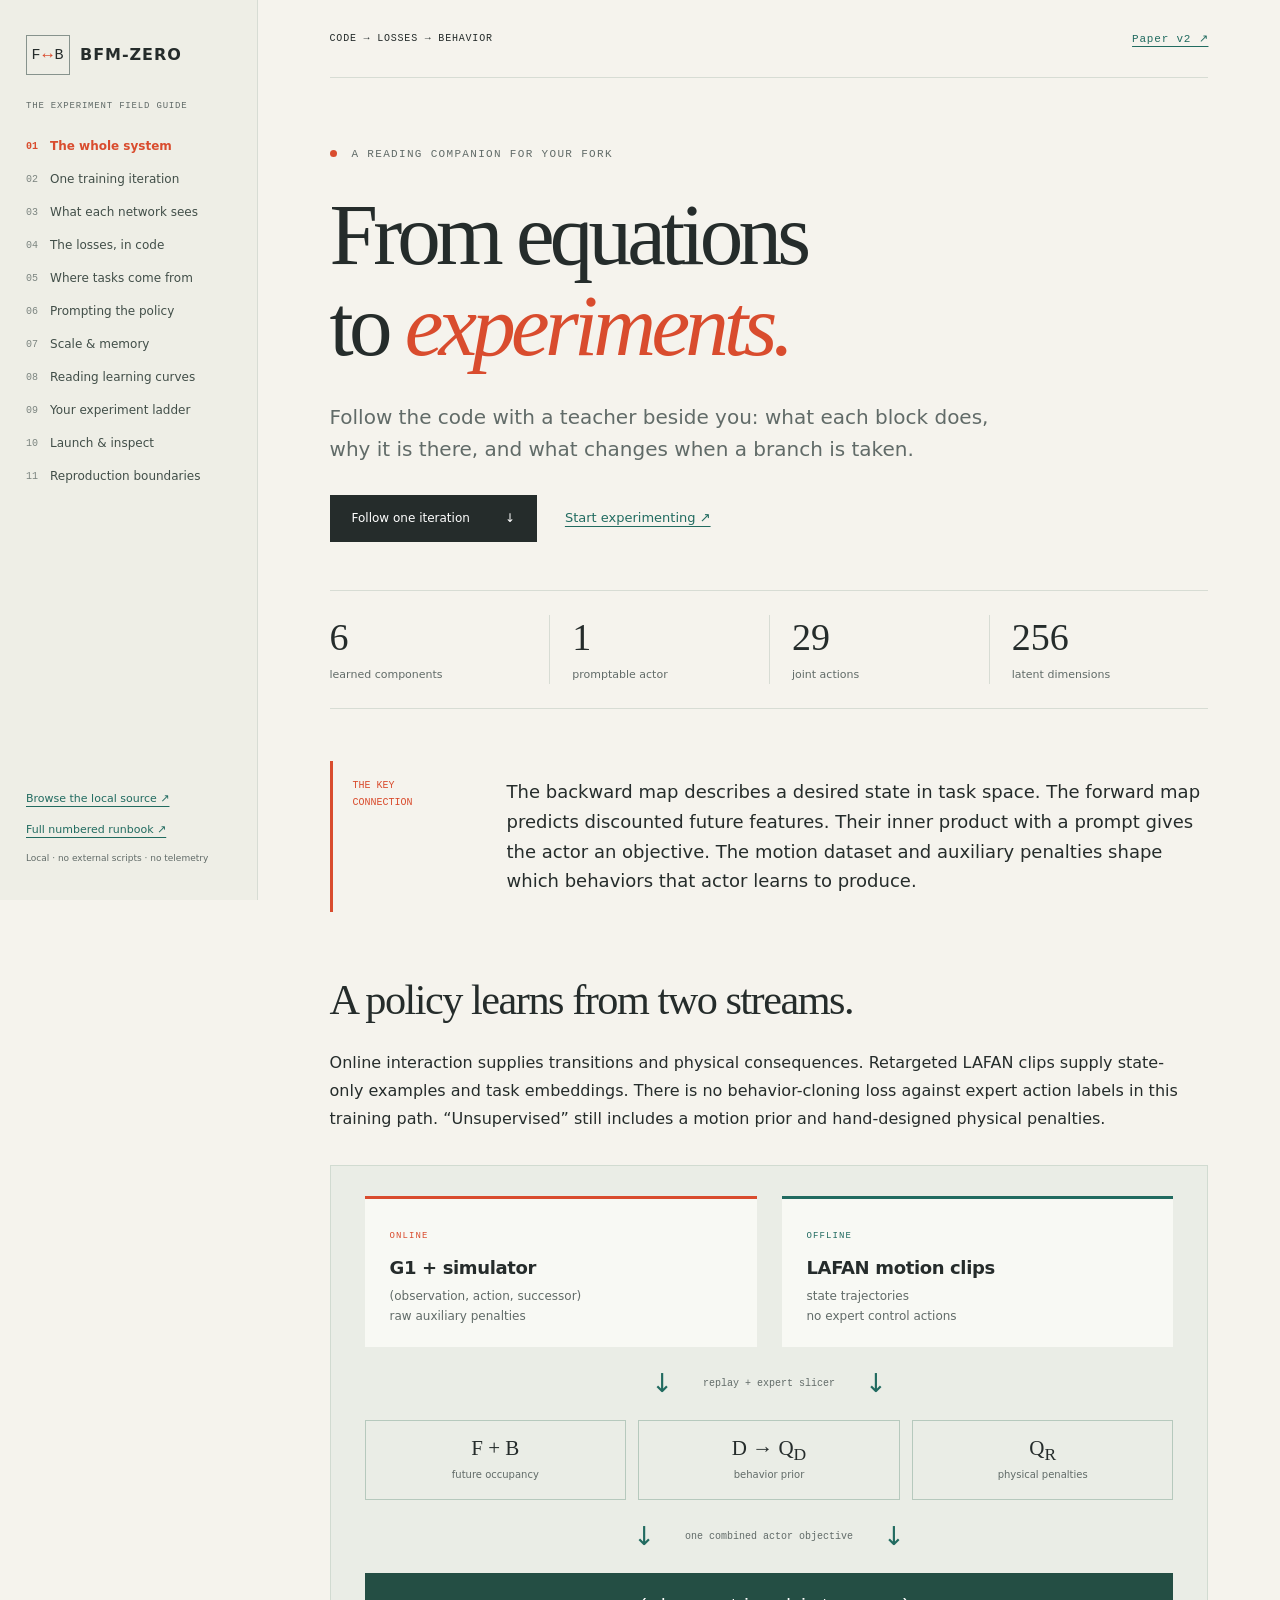
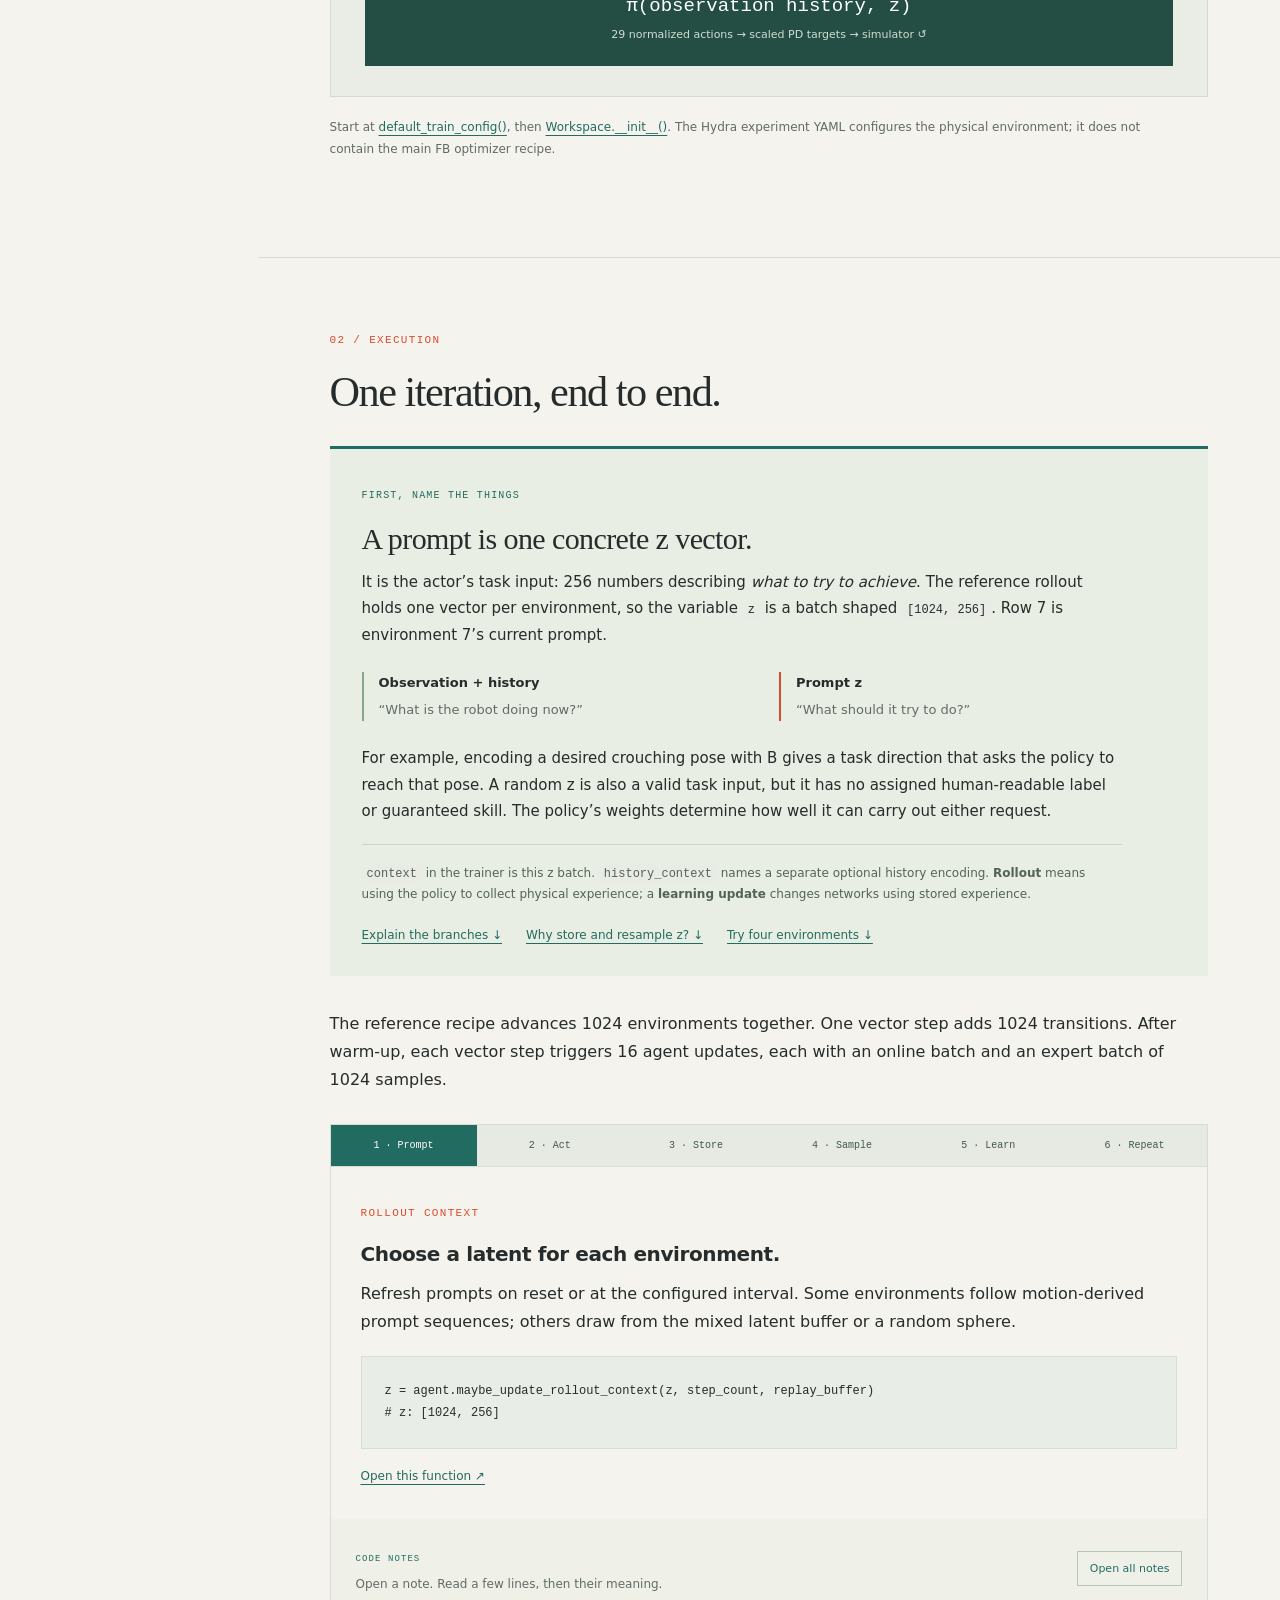
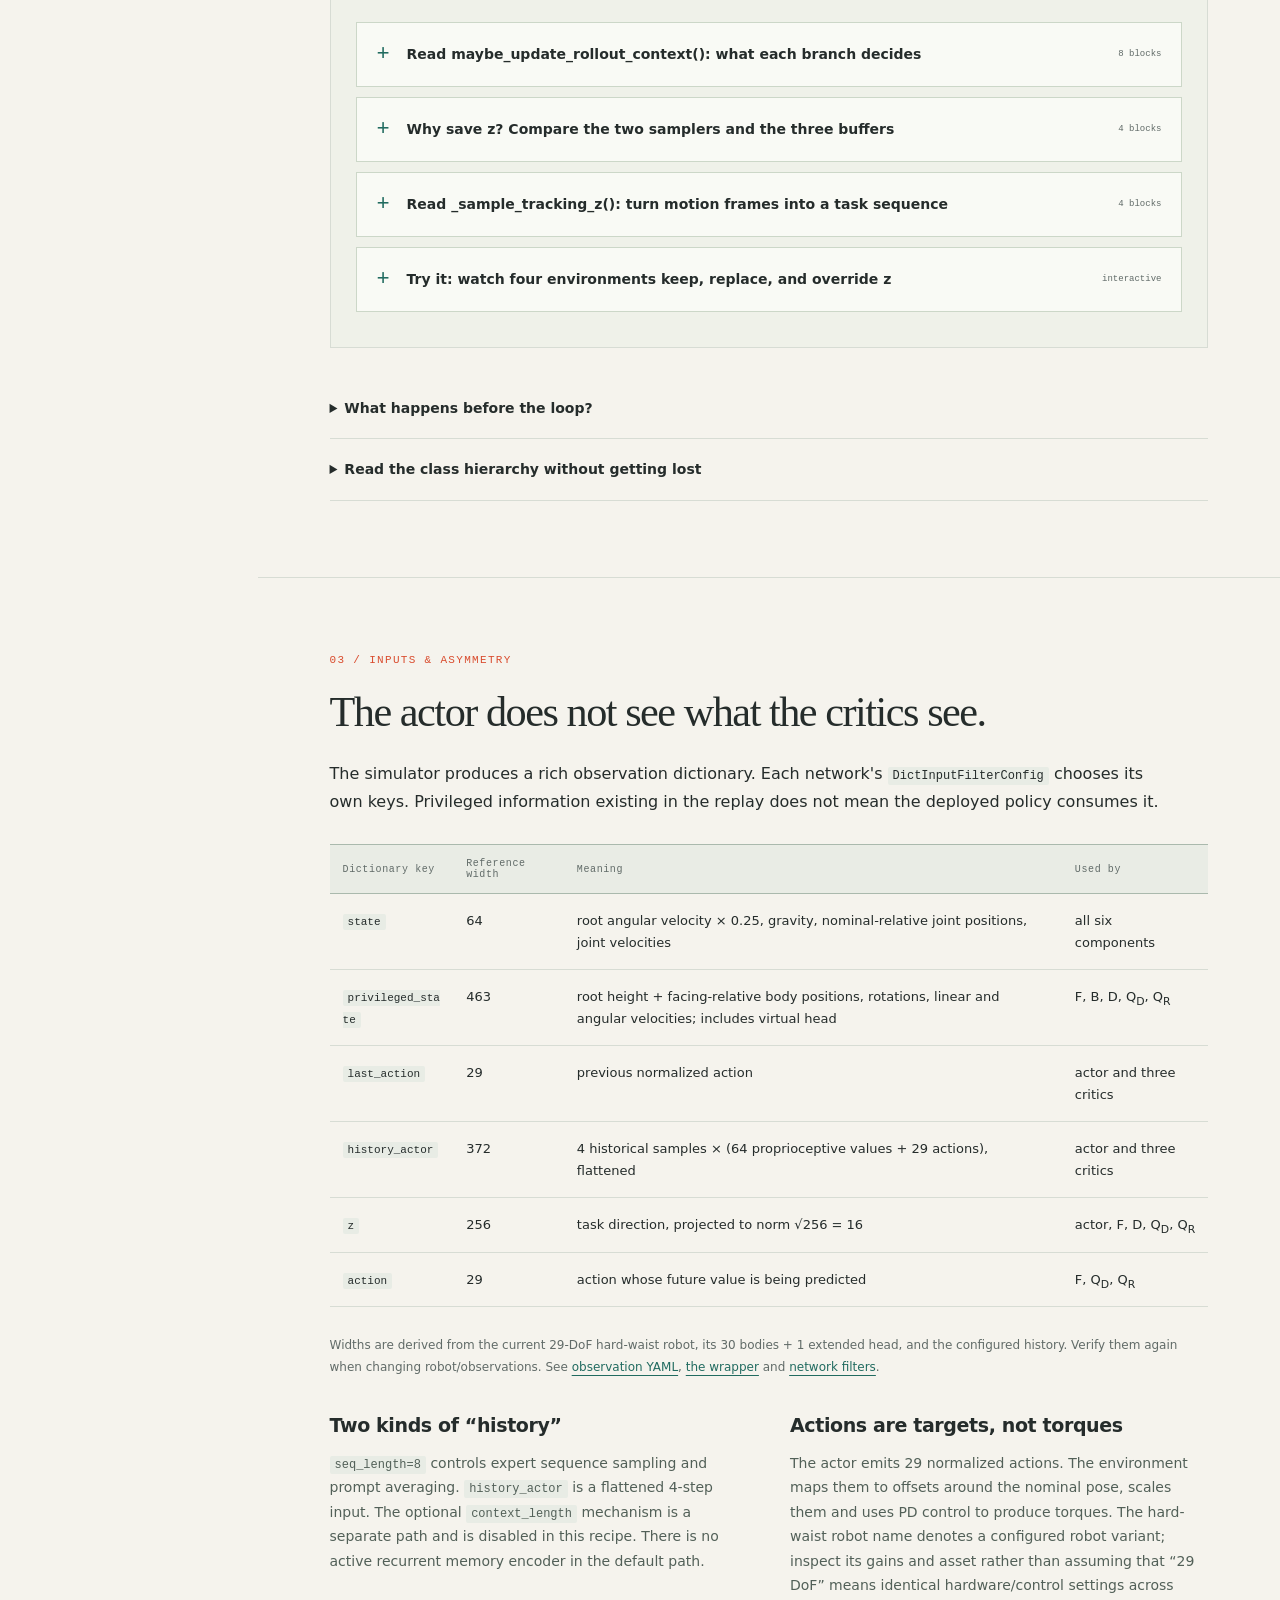
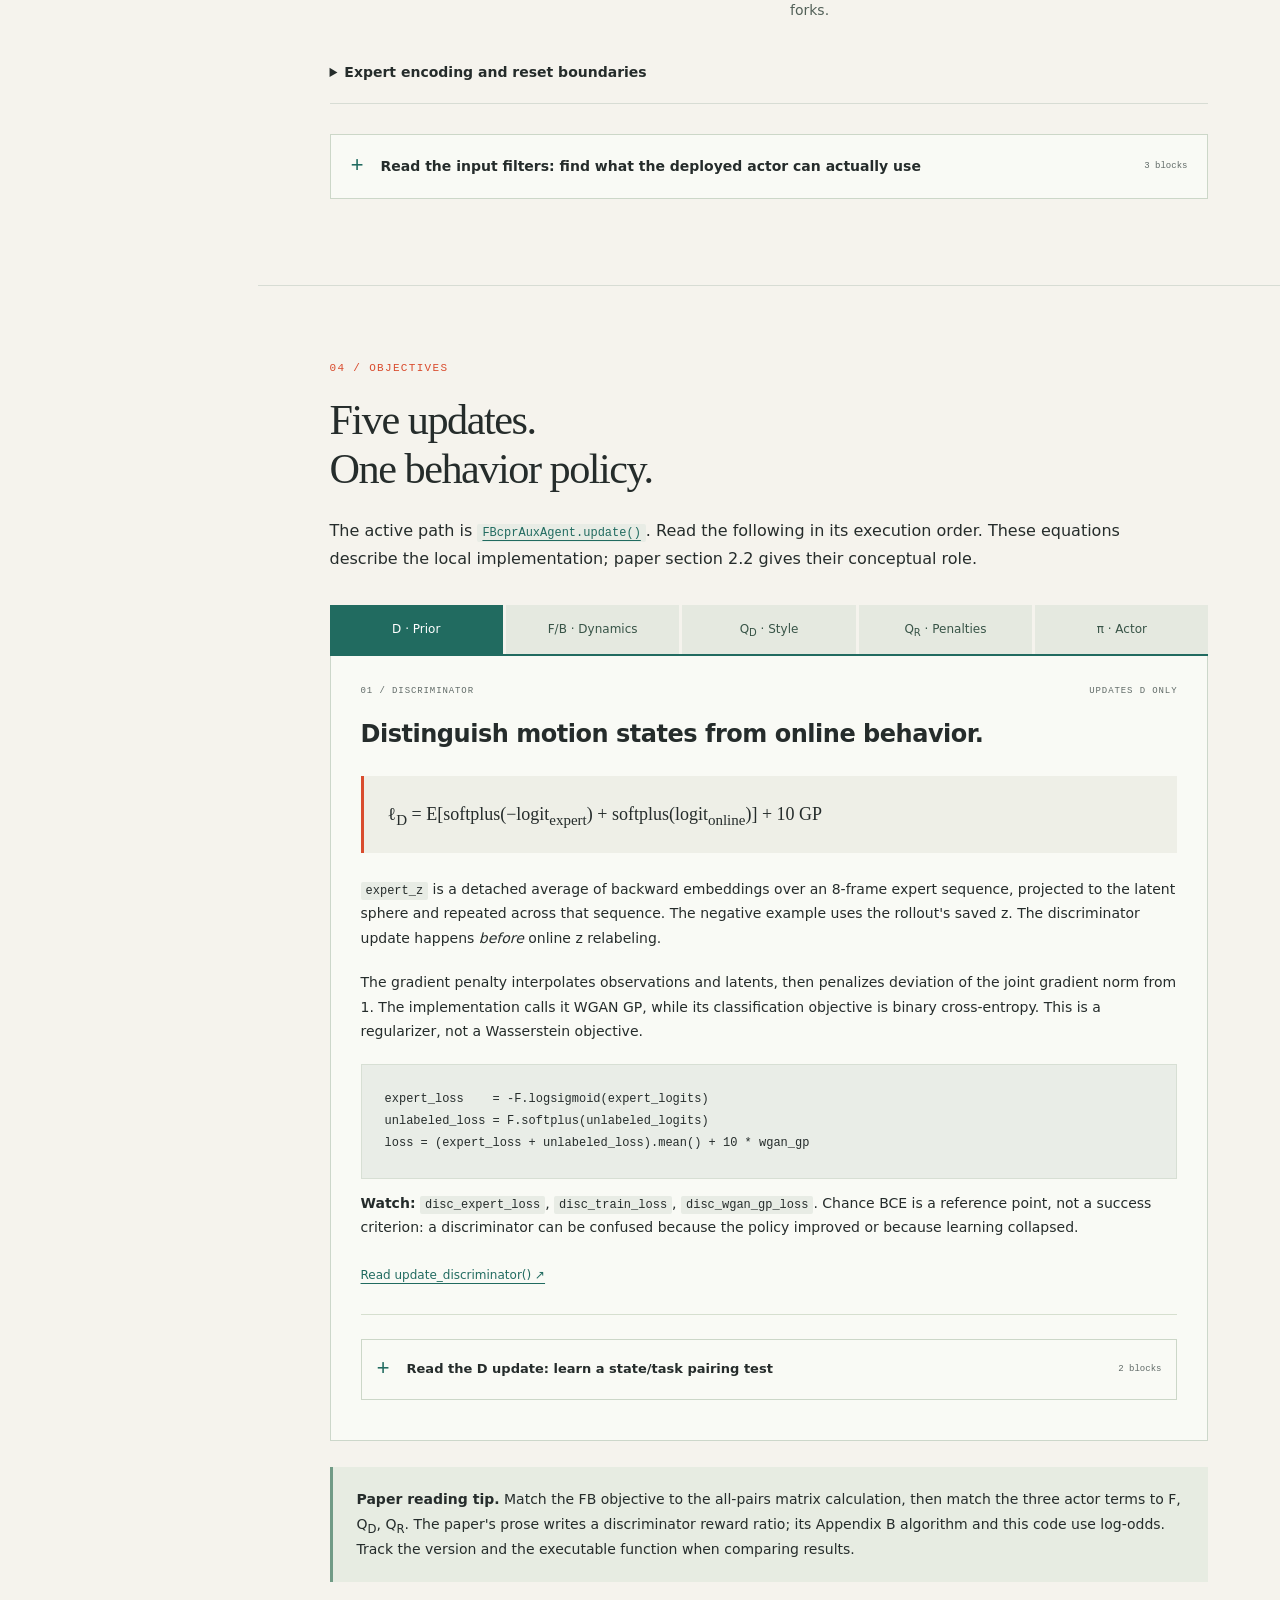
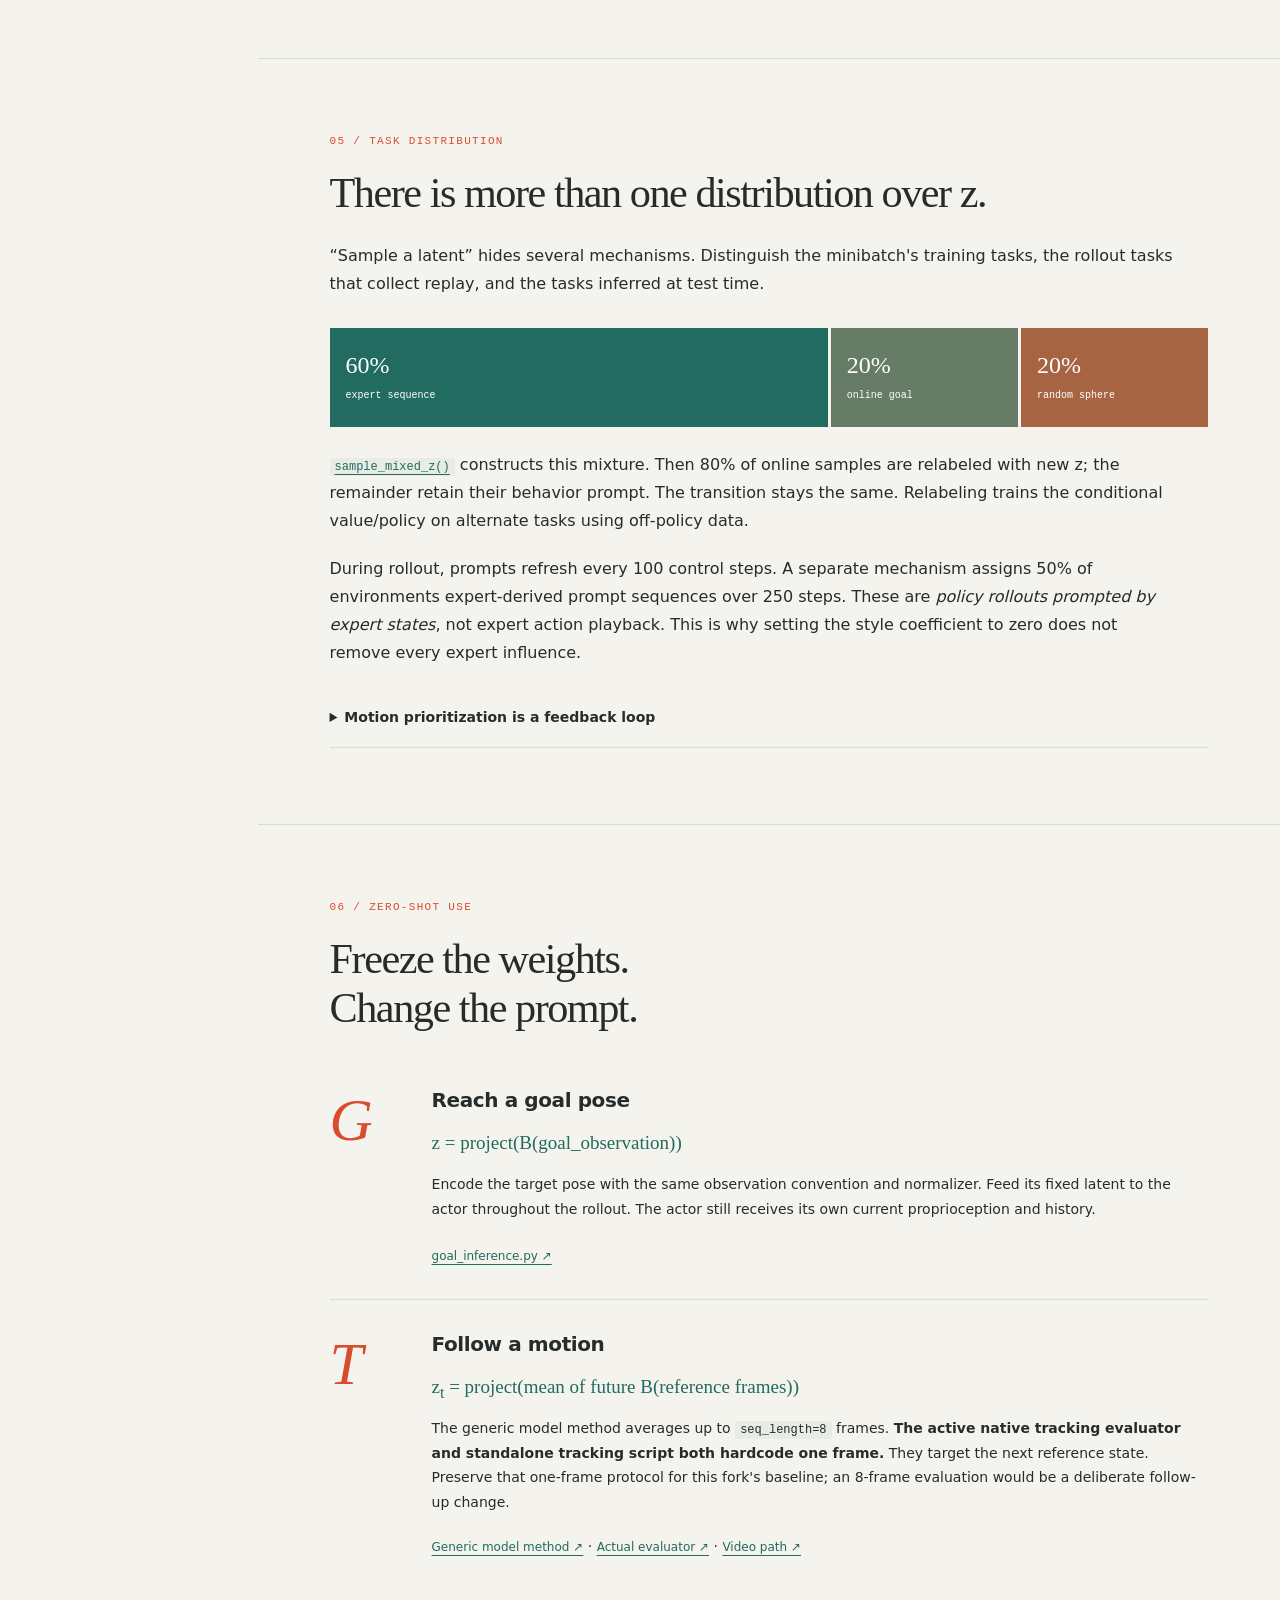
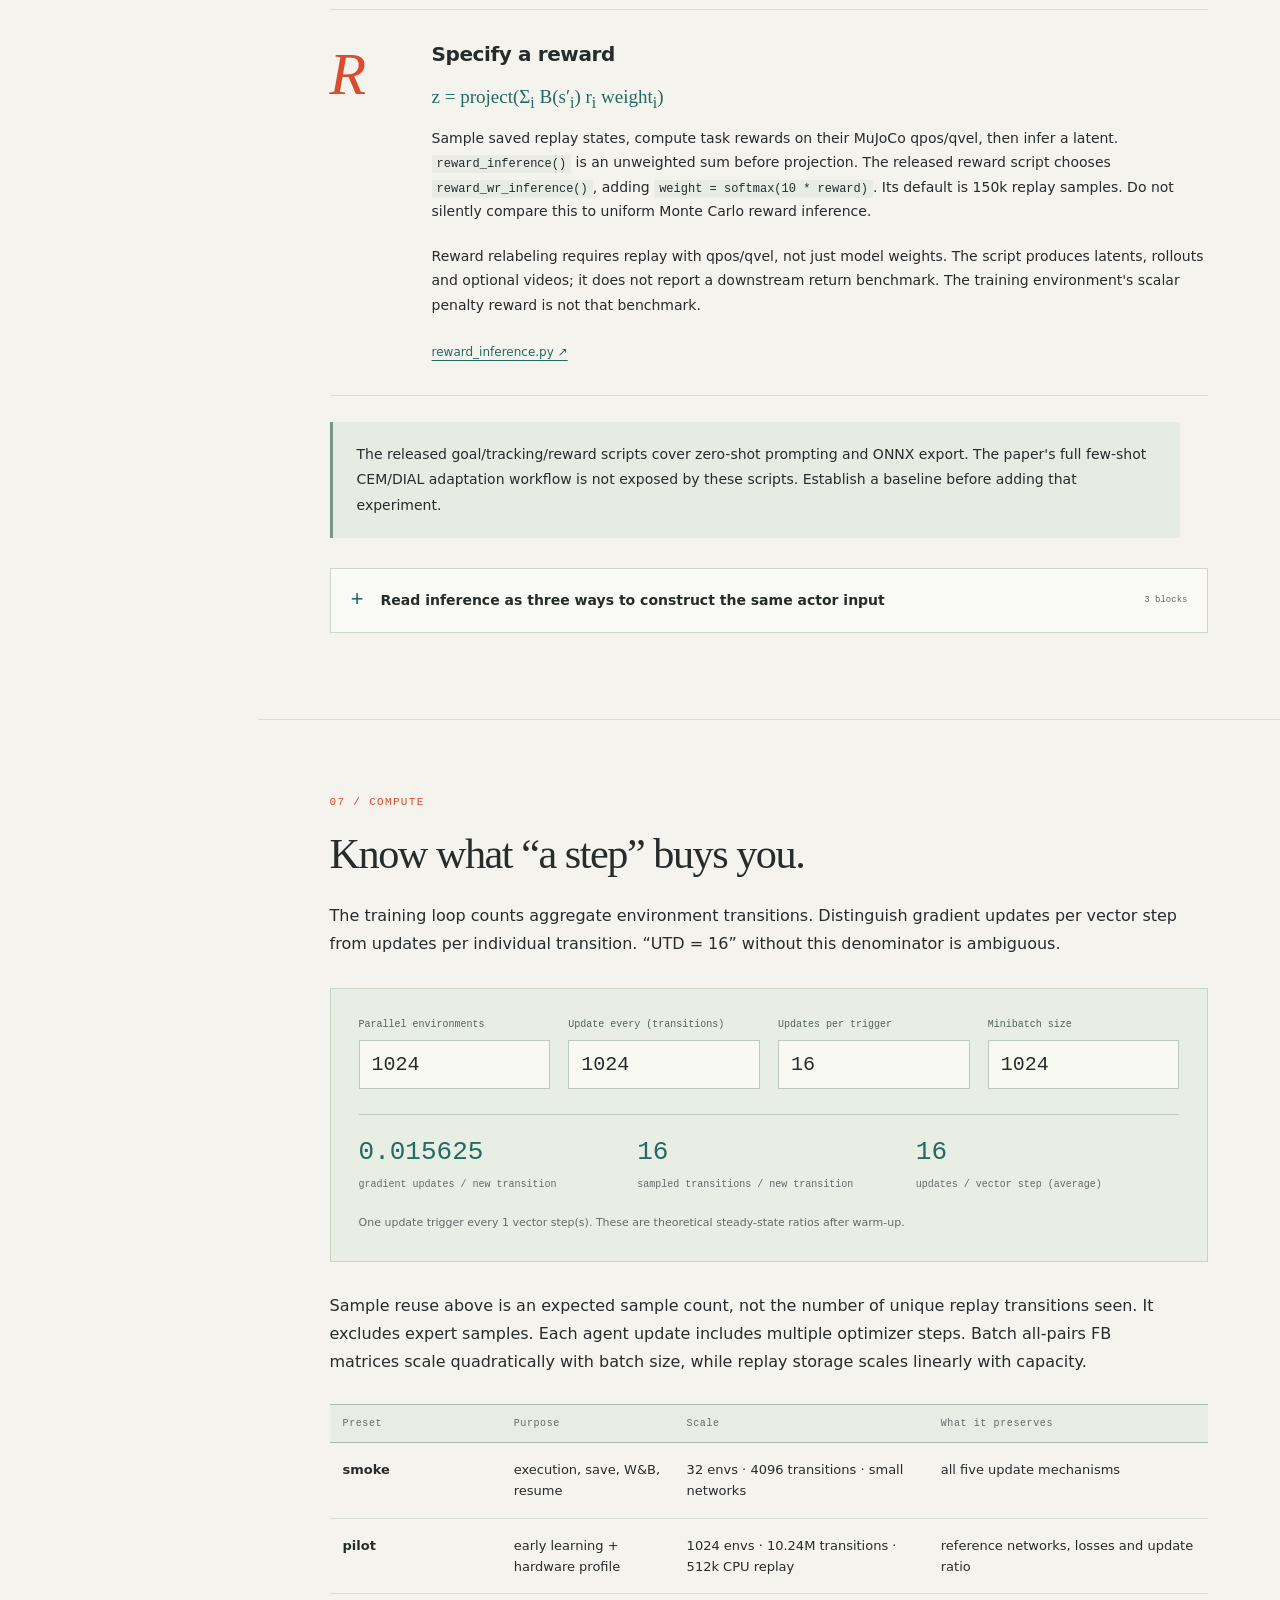
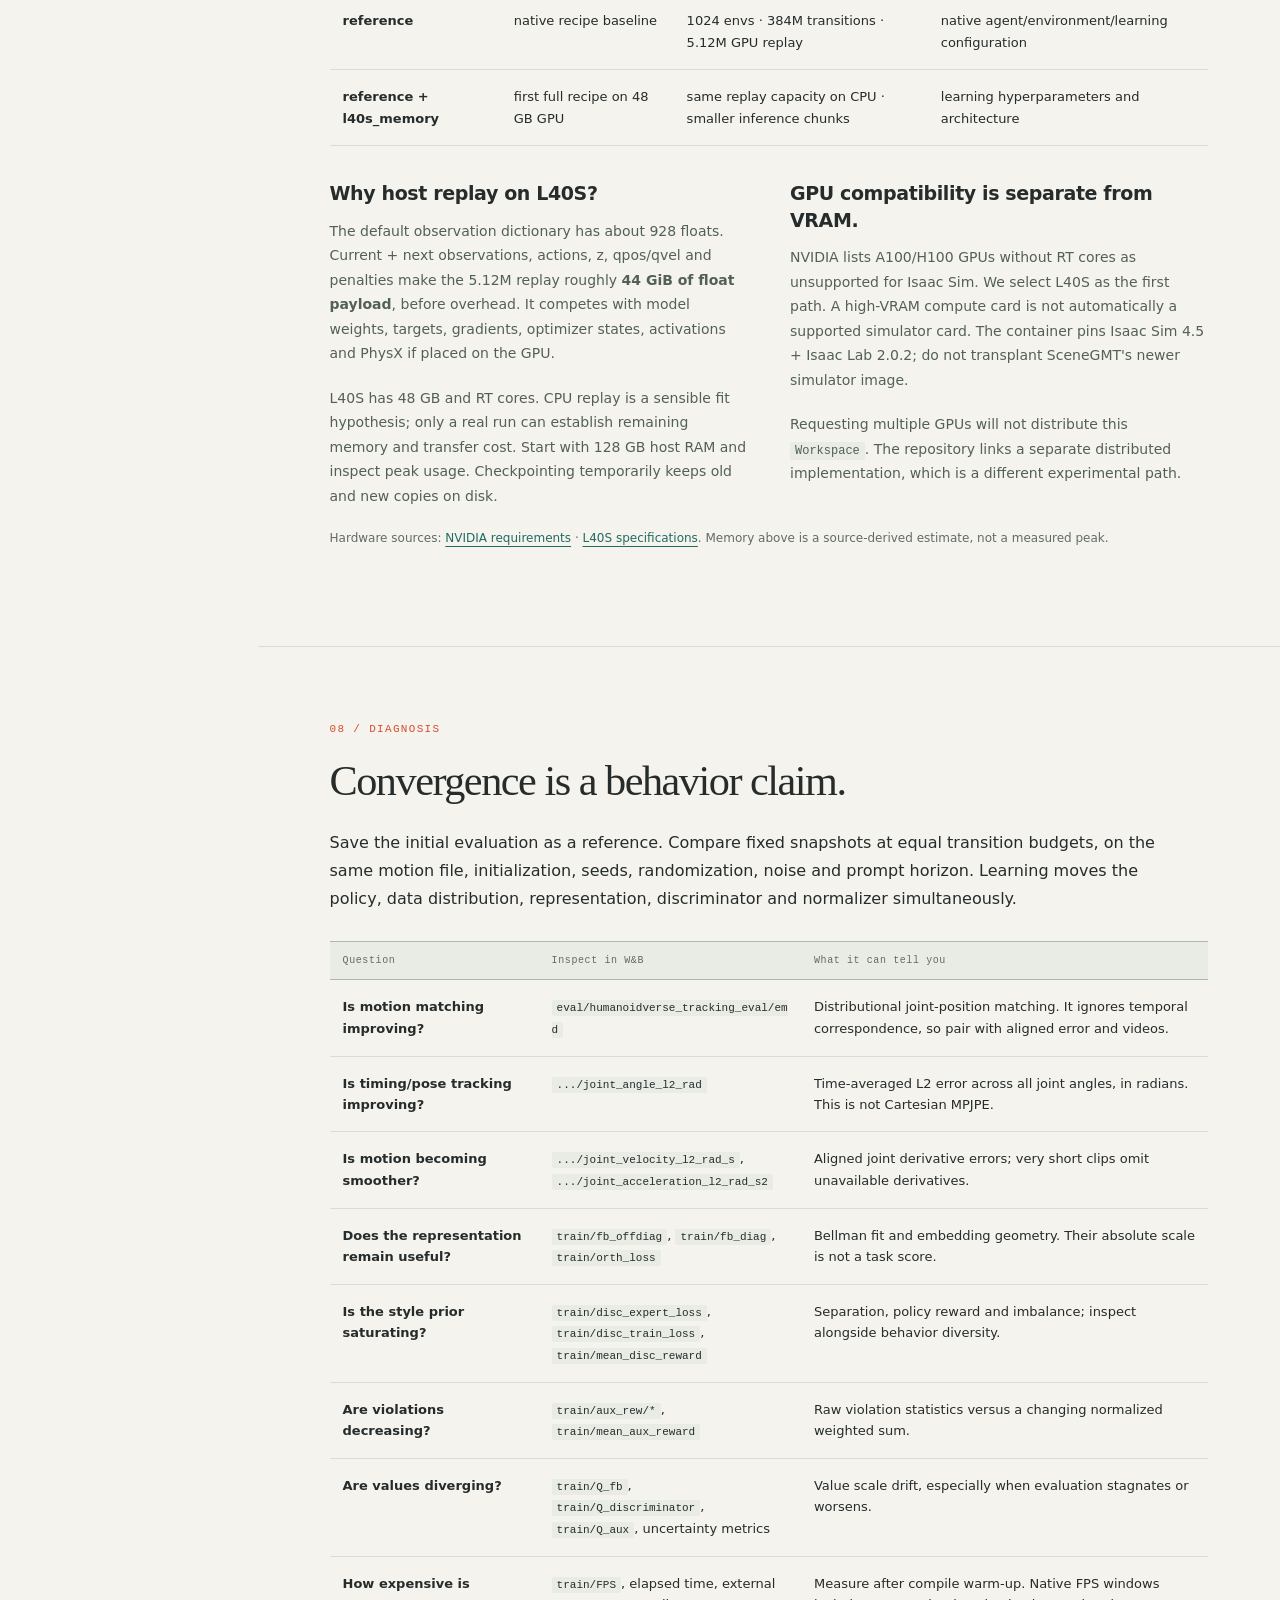
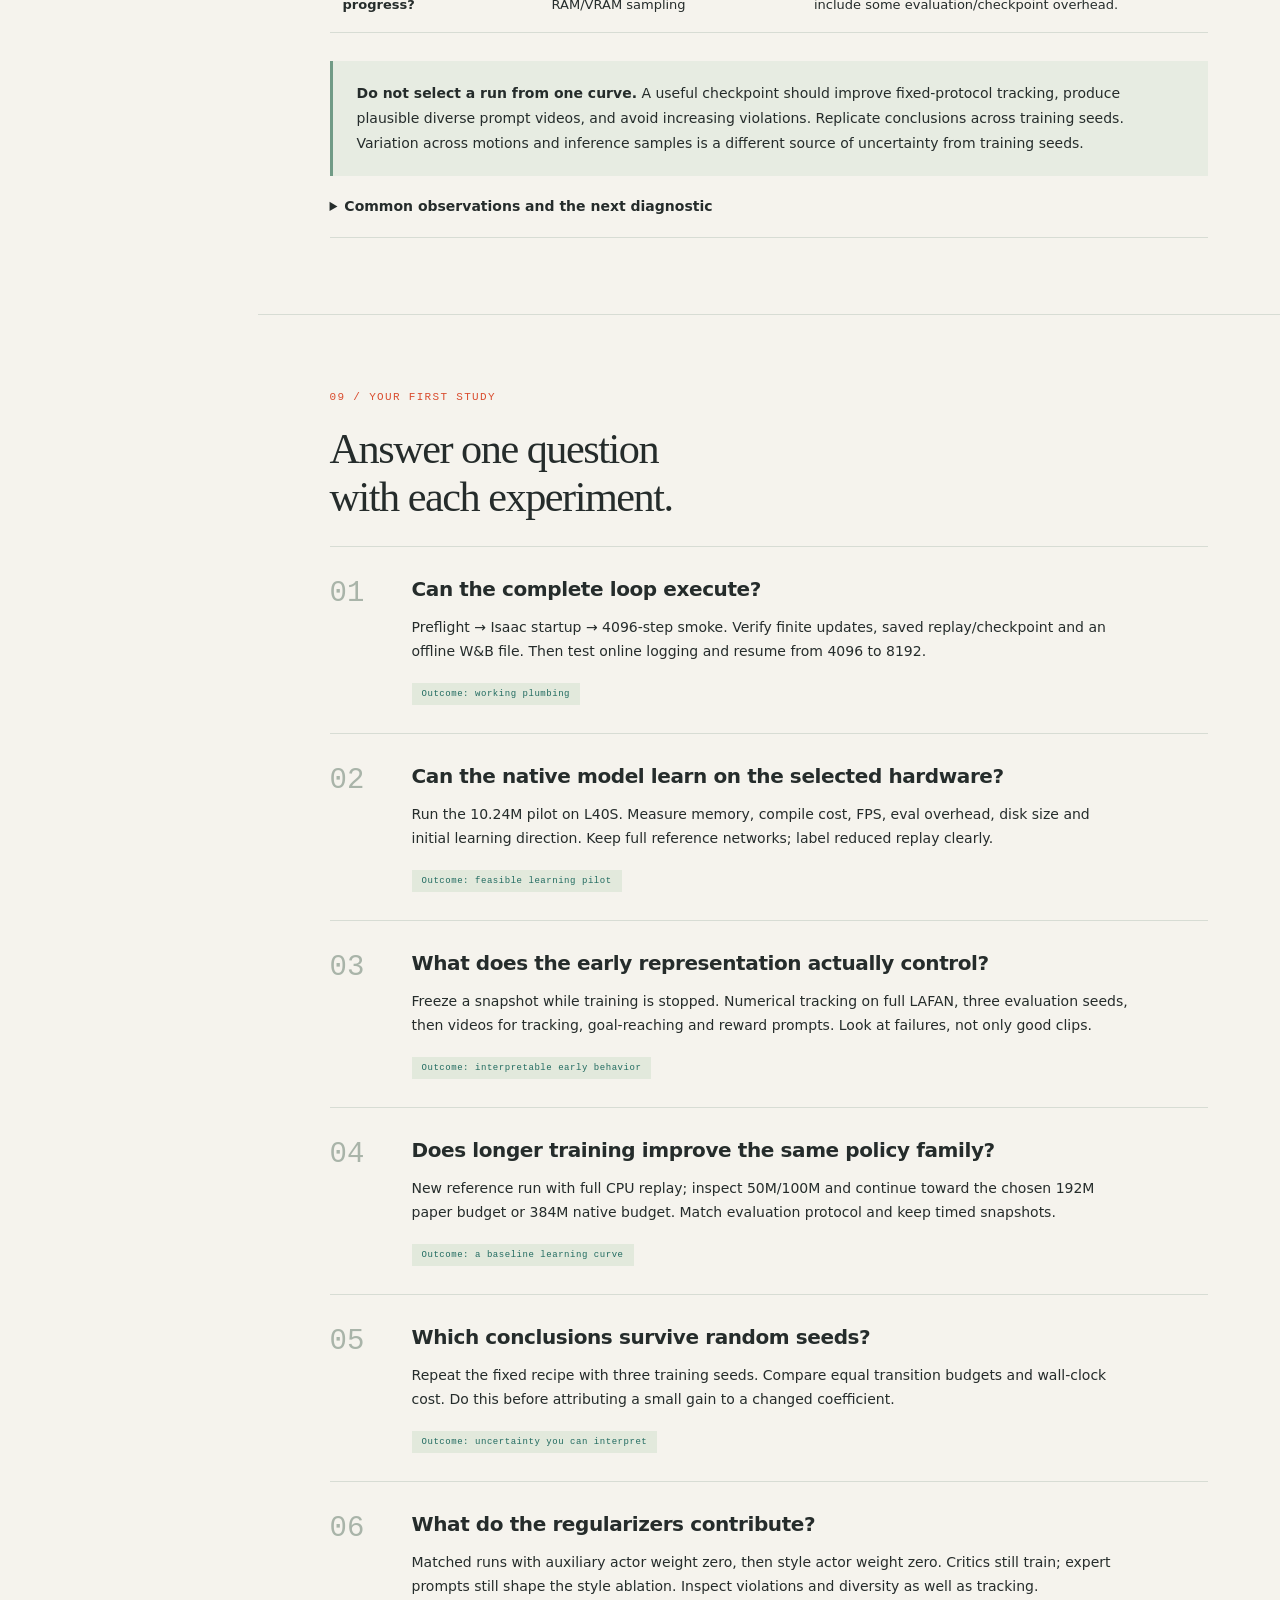
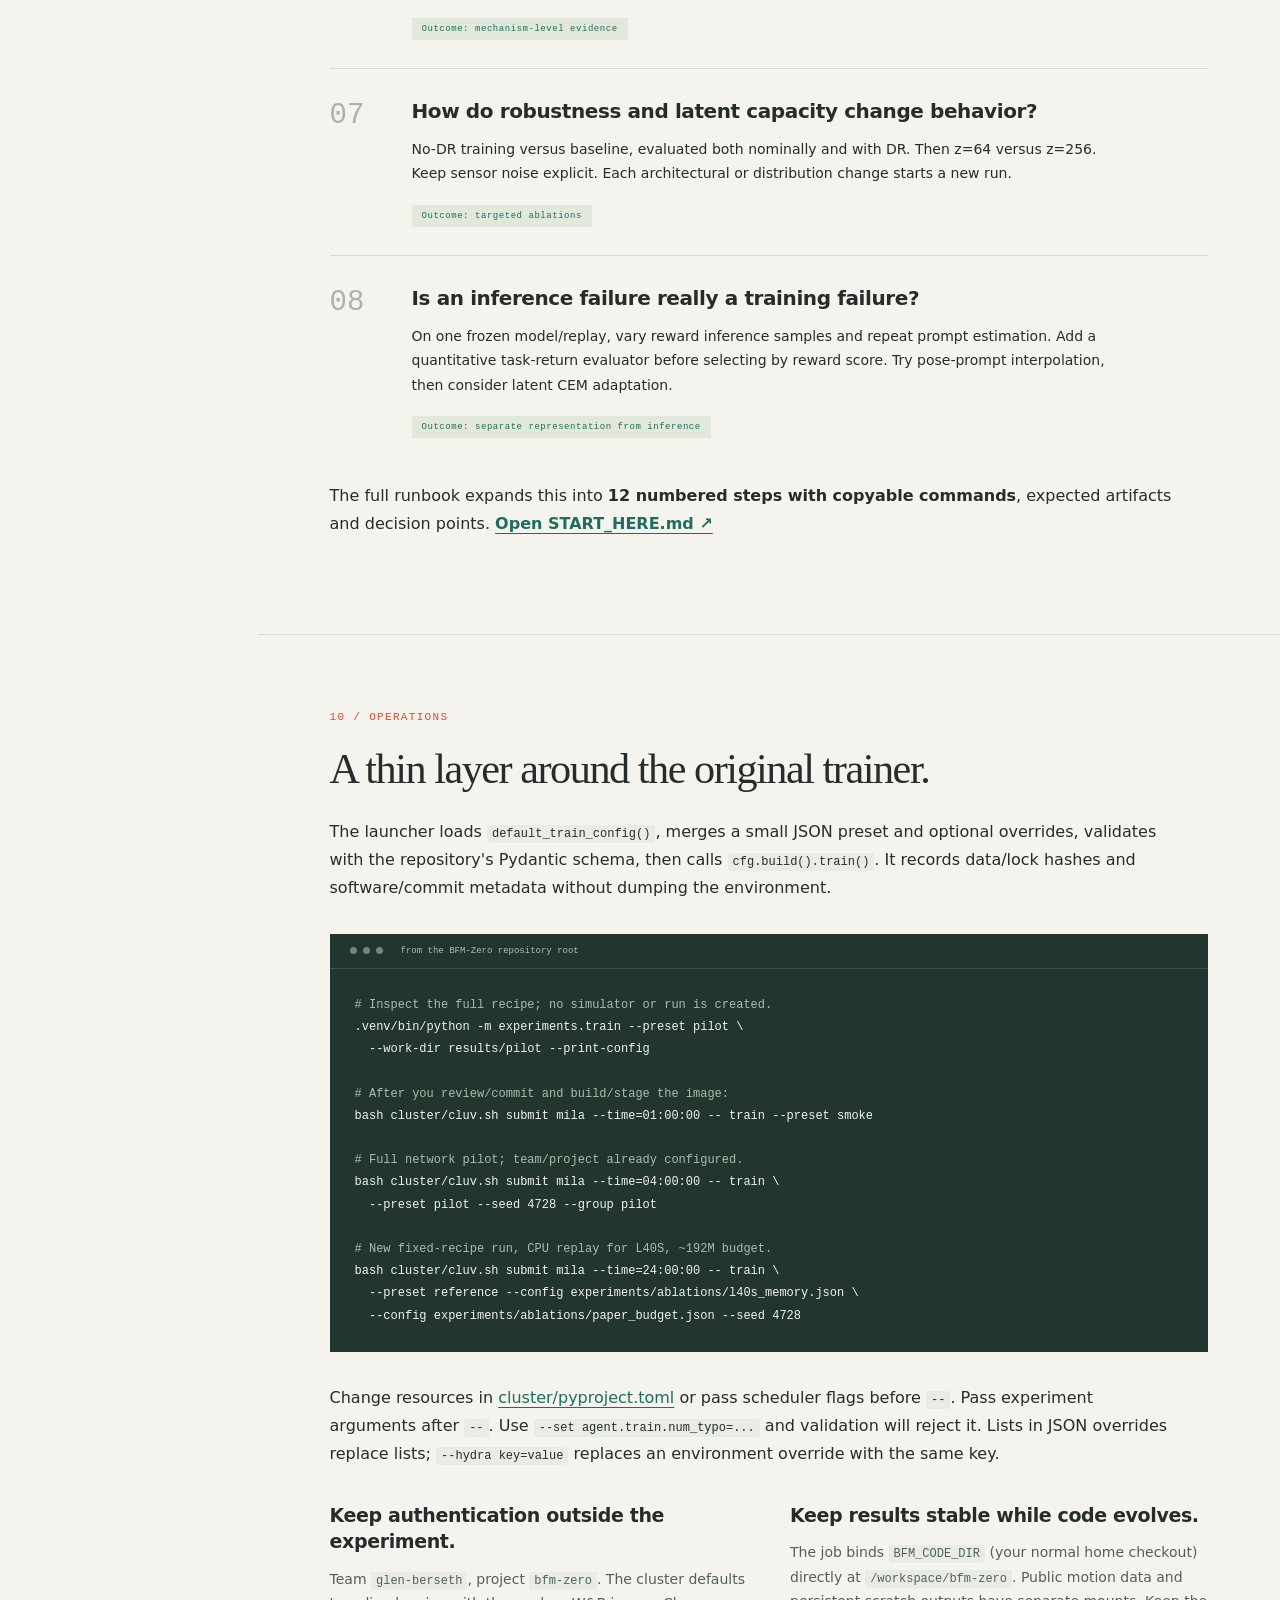
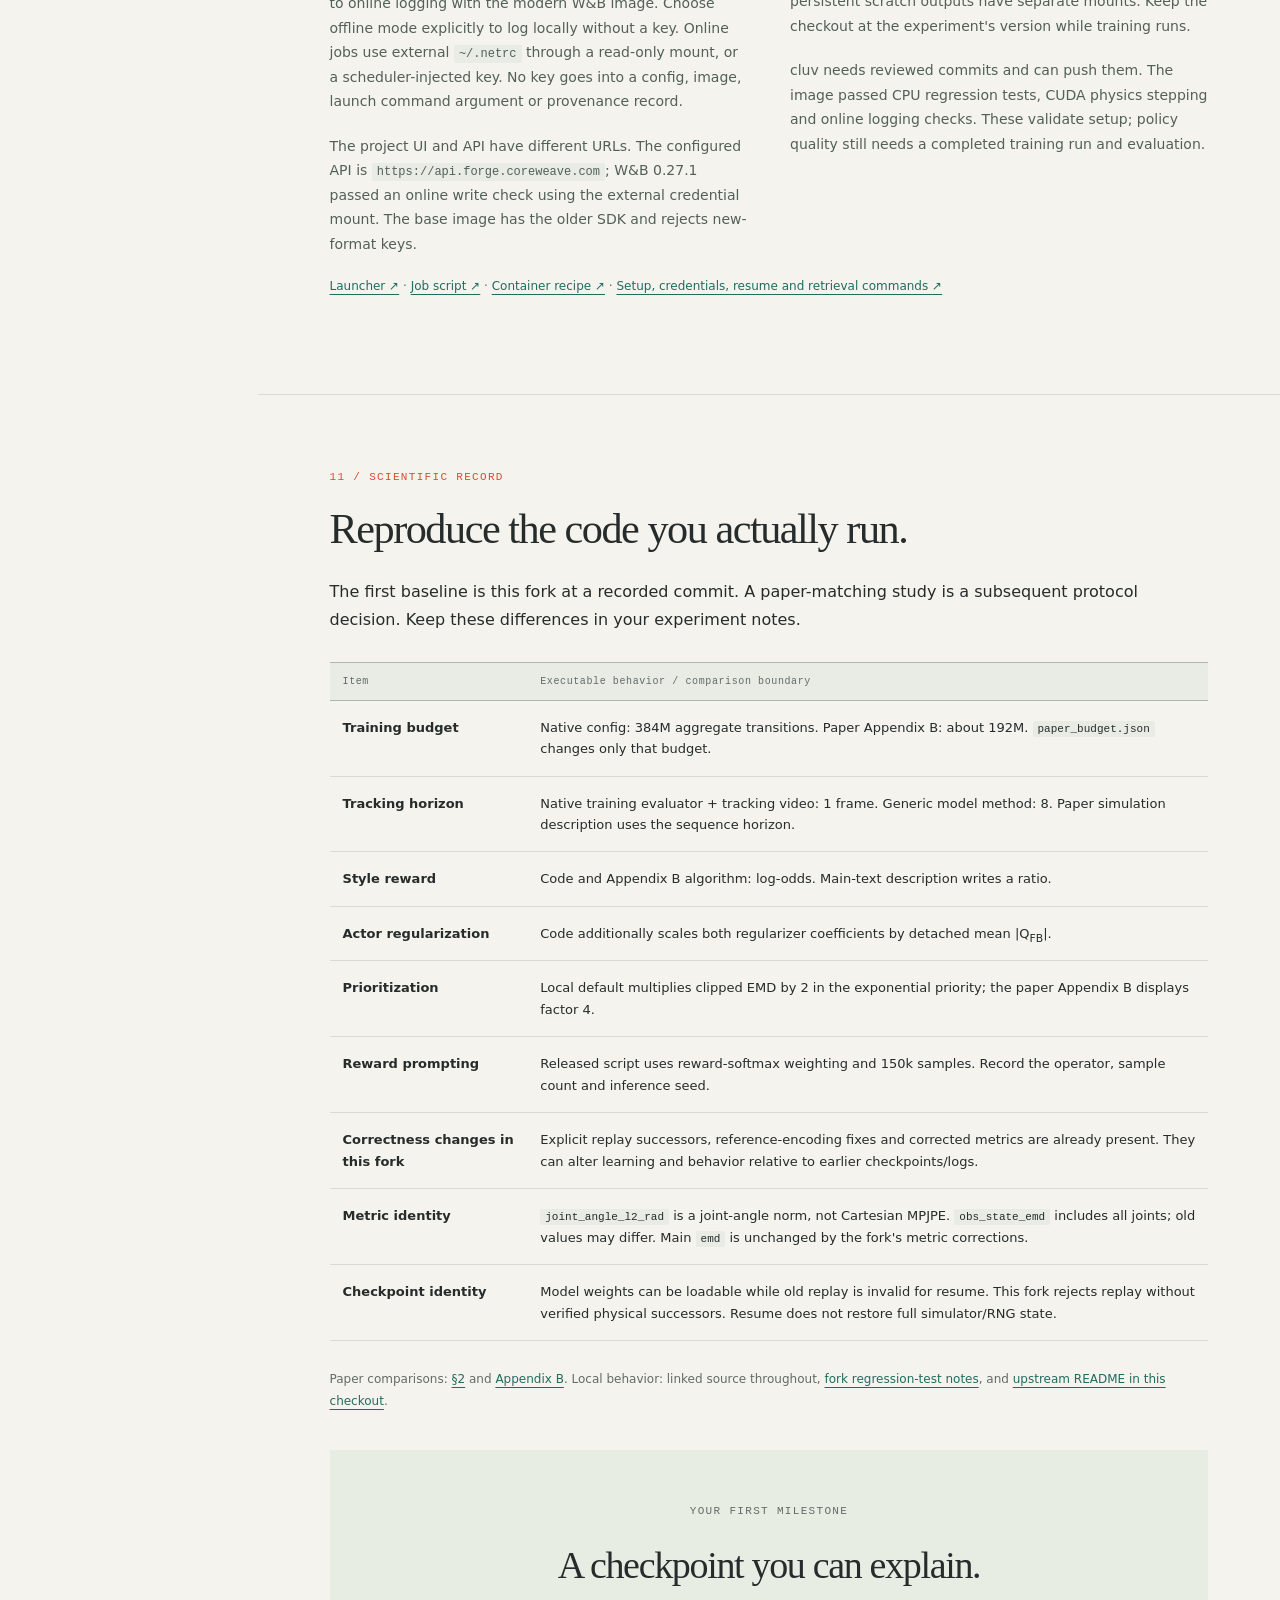
==== commit ca59a288: "Fix cluster launcher and enable modern W&B logging" ====
--- a/docs/index.html
+++ b/docs/index.html
@@ -190,7 +190,7 @@
   --preset reference --config experiments/ablations/l40s_memory.json \
   --config experiments/ablations/paper_budget.json --seed 4728</pre></div>
   <p>Change resources in <a data-code="cluster/pyproject.toml">cluster/pyproject.toml</a> or pass scheduler flags before <code>--</code>. Pass experiment arguments after <code>--</code>. Use <code>--set agent.train.num_typo=...</code> and validation will reject it. Lists in JSON overrides replace lists; <code>--hydra key=value</code> replaces an environment override with the same key.</p>
-  <div class="two-col"><div><h3>Keep authentication outside the experiment.</h3><p>Team <code>glen-berseth</code>, project <code>bfm-zero</code>. Default offline mode works without a key; sync later from a networked login node. Online jobs use external <code>~/.netrc</code> through a read-only mount, or a scheduler-injected key. No key goes into a config, image, launch command argument or provenance record.</p><p>The provided Forge page is the project UI. A tiny online test is still required to establish API endpoint and old-SDK compatibility. <code>WANDB_BASE_URL</code> can be supplied externally if your organization requires it.</p></div><div><h3>Keep results stable while code evolves.</h3><p>The job clones a local Git snapshot at cluv's submitted commit into job-local storage. It mounts public motion data and persistent scratch outputs separately. Later syncs cannot change a running job's Python source.</p><p>cluv needs reviewed commits and can push them. This setup built a local image and passed its CPU checks, but has not committed, pushed or submitted training. Existing user changes remain in place.</p></div></div>
+  <div class="two-col"><div><h3>Keep authentication outside the experiment.</h3><p>Team <code>glen-berseth</code>, project <code>bfm-zero</code>. The cluster defaults to online logging with the modern W&amp;B image. Choose offline mode explicitly to log locally without a key. Online jobs use external <code>~/.netrc</code> through a read-only mount, or a scheduler-injected key. No key goes into a config, image, launch command argument or provenance record.</p><p>The project UI and API have different URLs. The configured API is <code>https://api.forge.coreweave.com</code>; W&amp;B 0.27.1 passed an online write check using the external credential mount. The base image has the older SDK and rejects new-format keys.</p></div><div><h3>Keep results stable while code evolves.</h3><p>The job binds <code>BFM_CODE_DIR</code> (your normal home checkout) directly at <code>/workspace/bfm-zero</code>. Public motion data and persistent scratch outputs have separate mounts. Keep the checkout at the experiment's version while training runs.</p><p>cluv needs reviewed commits and can push them. The image passed CPU regression tests, CUDA physics stepping and online logging checks. These validate setup; policy quality still needs a completed training run and evaluation.</p></div></div>
   <p class="source-note"><a data-code="experiments/train.py">Launcher ↗</a> · <a data-code="cluster/job.sh">Job script ↗</a> · <a data-code="apptainer/bfm-zero.def">Container recipe ↗</a> · <a href="START_HERE.md">Setup, credentials, resume and retrieval commands ↗</a></p>
 </section>
 
